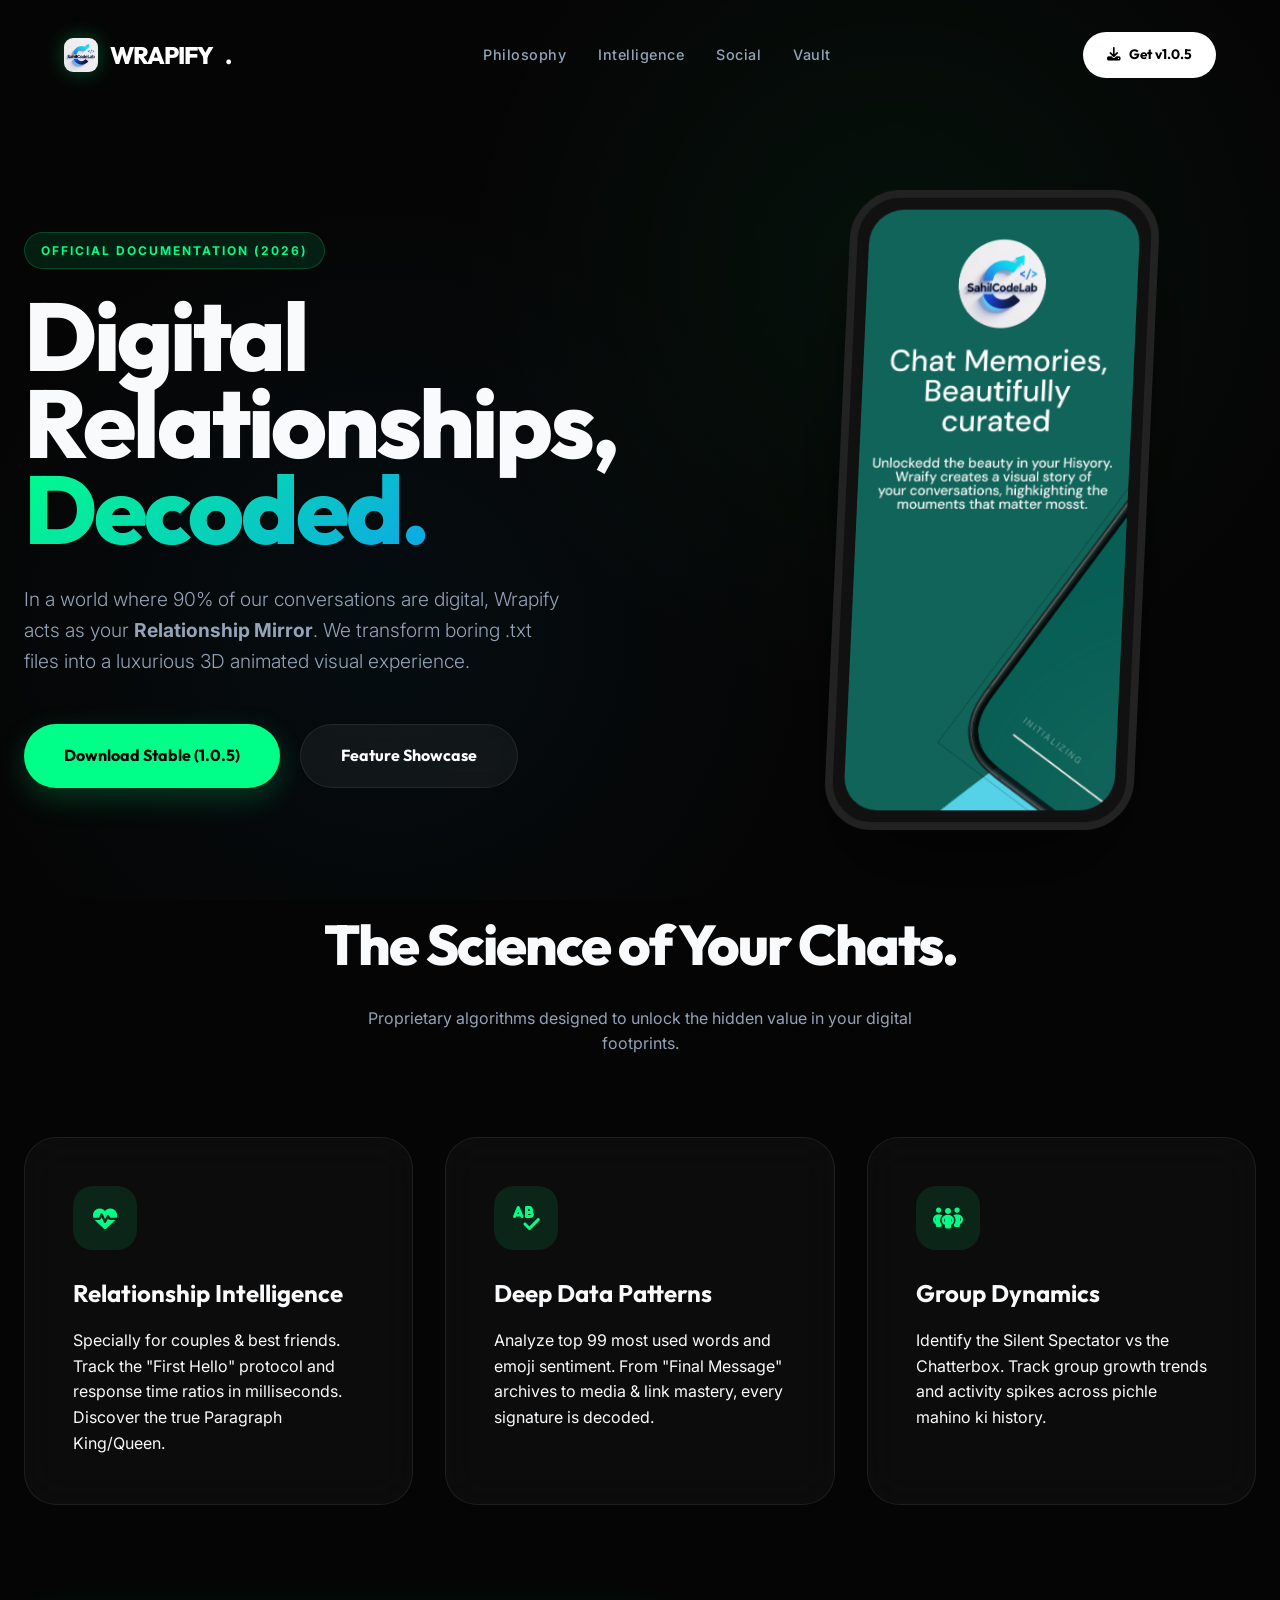
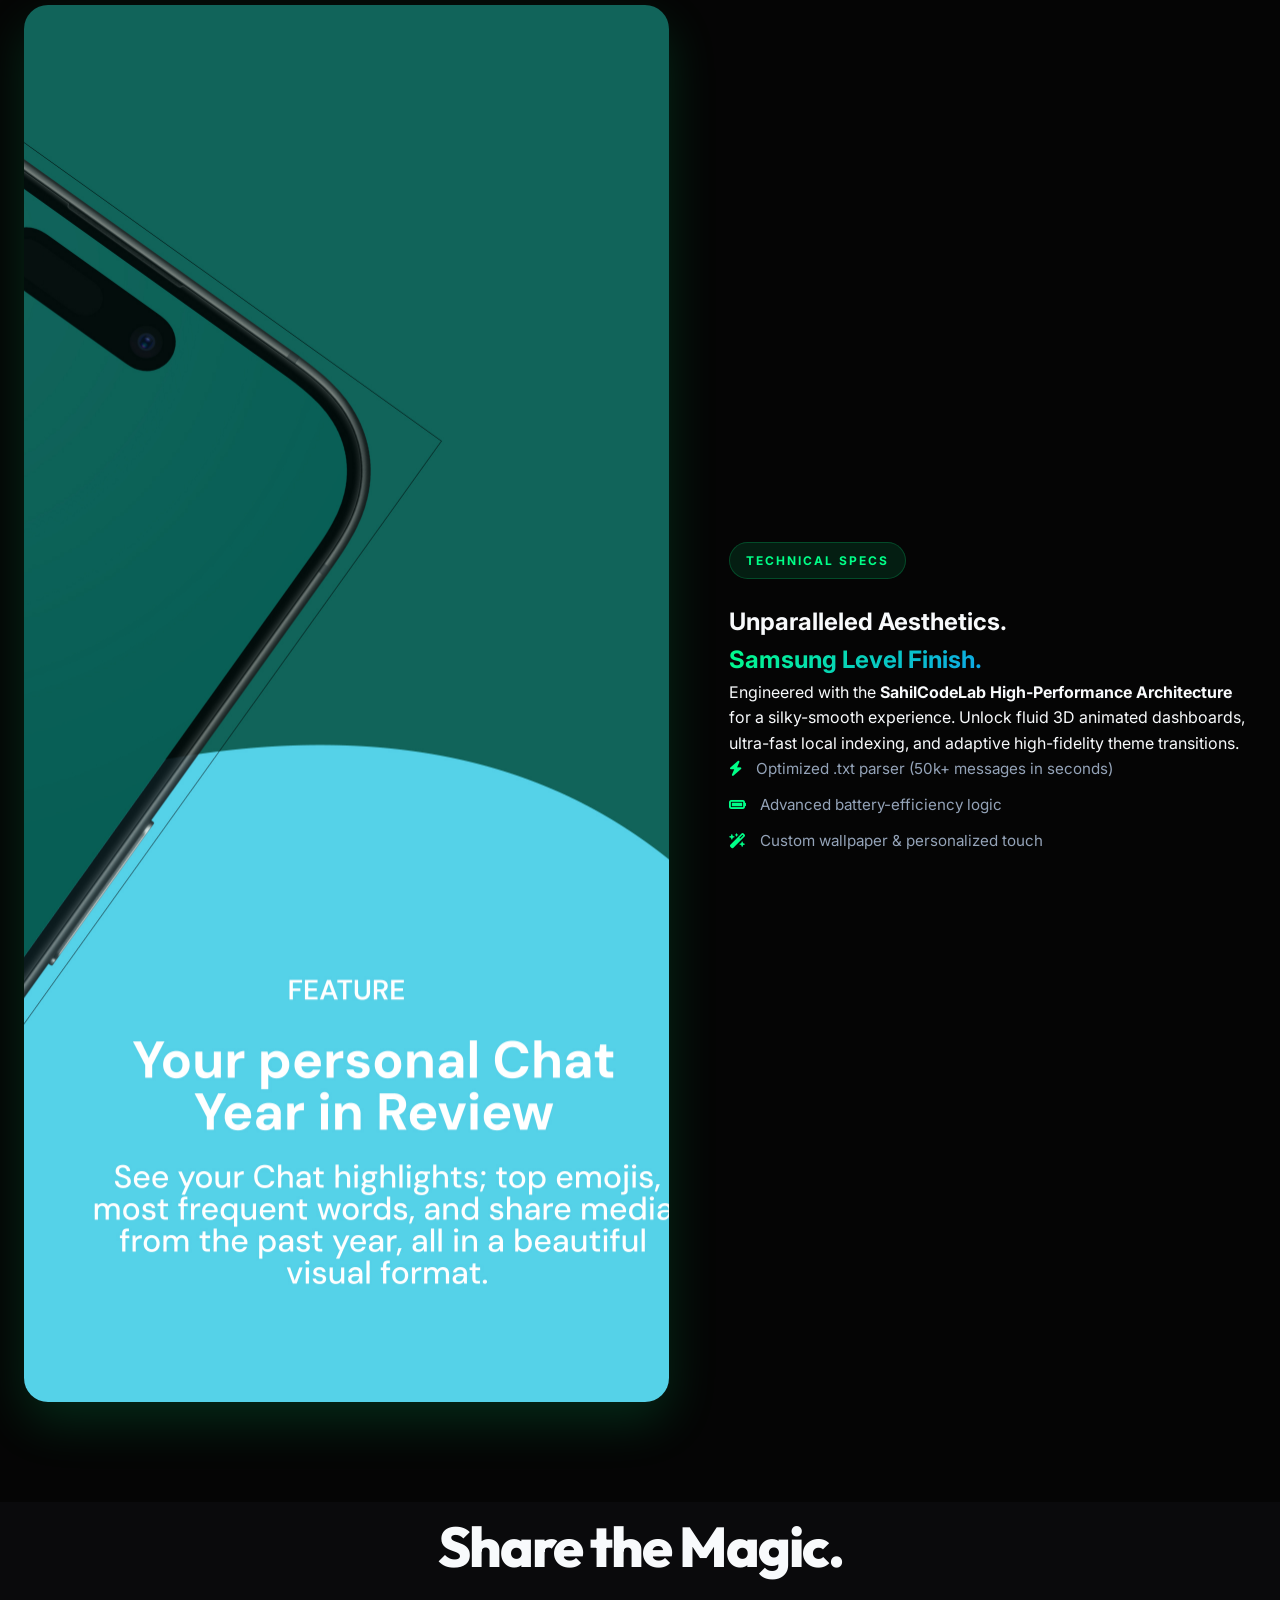
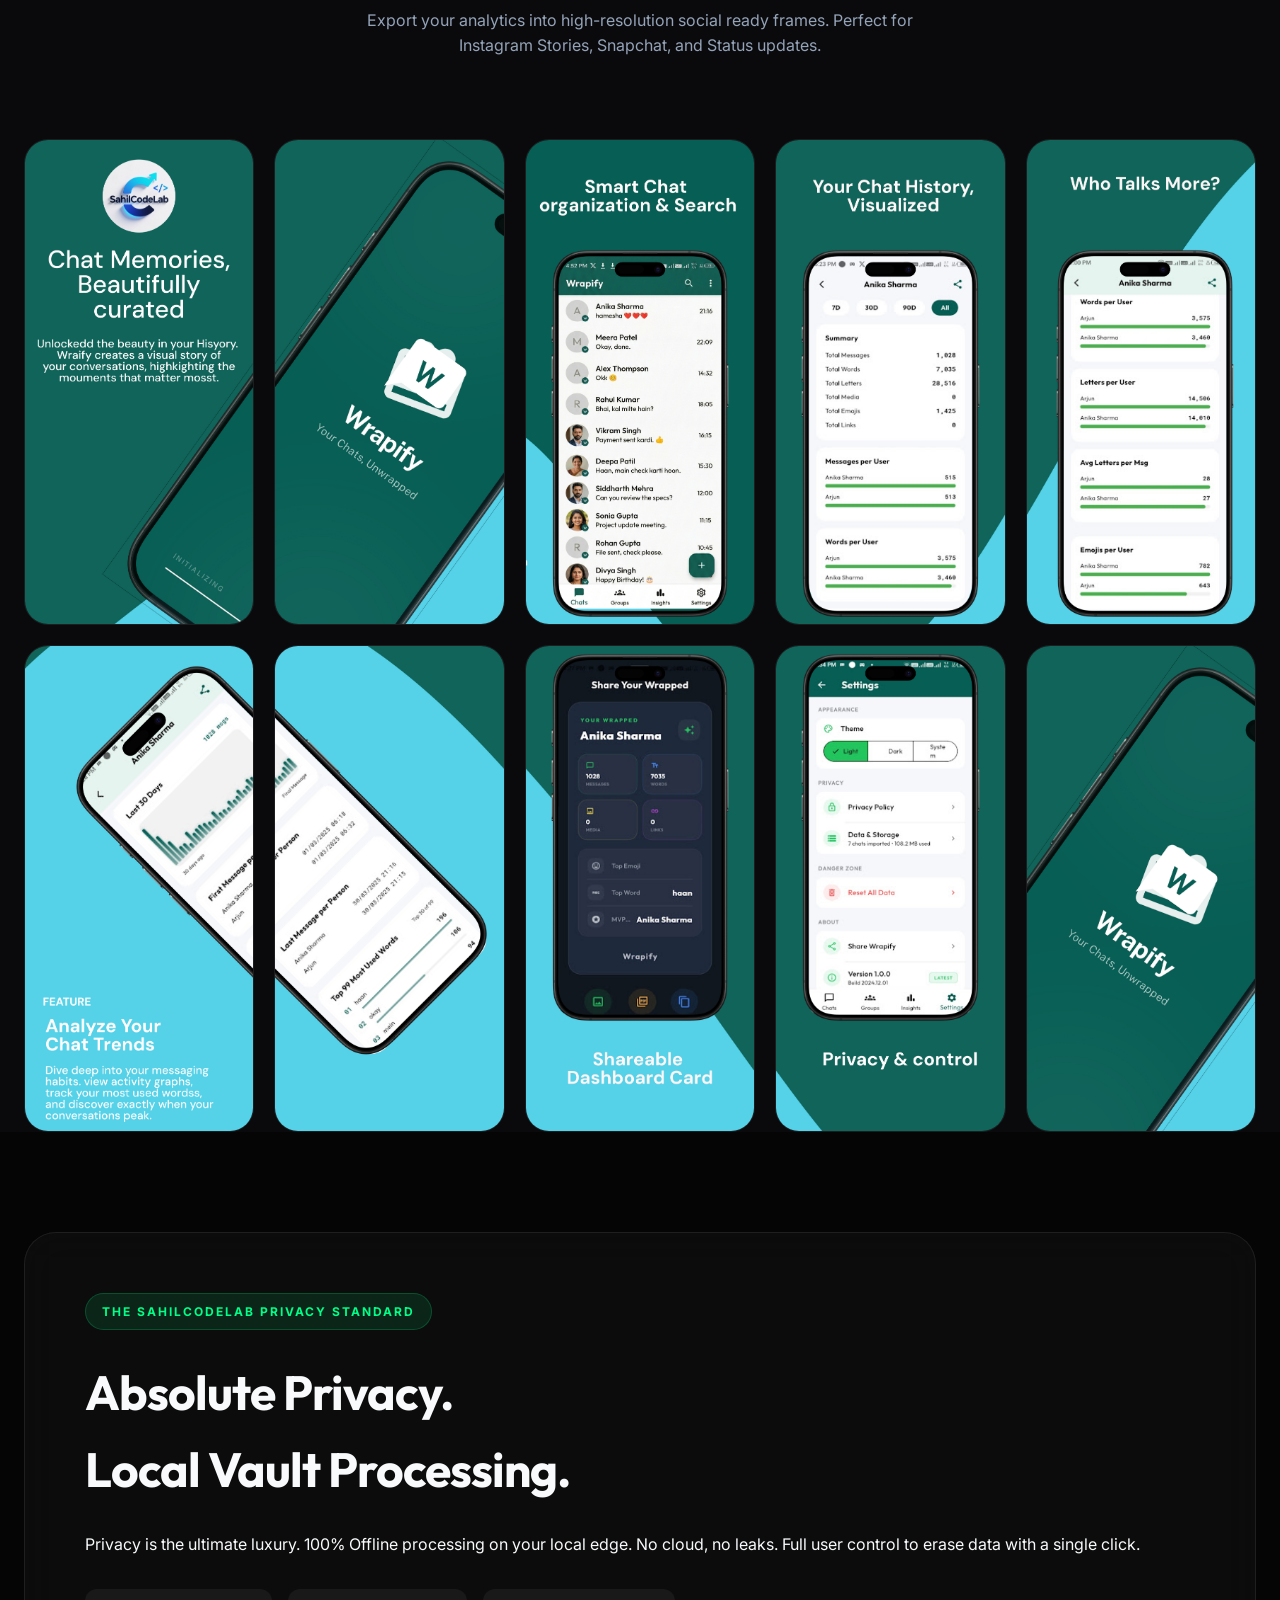
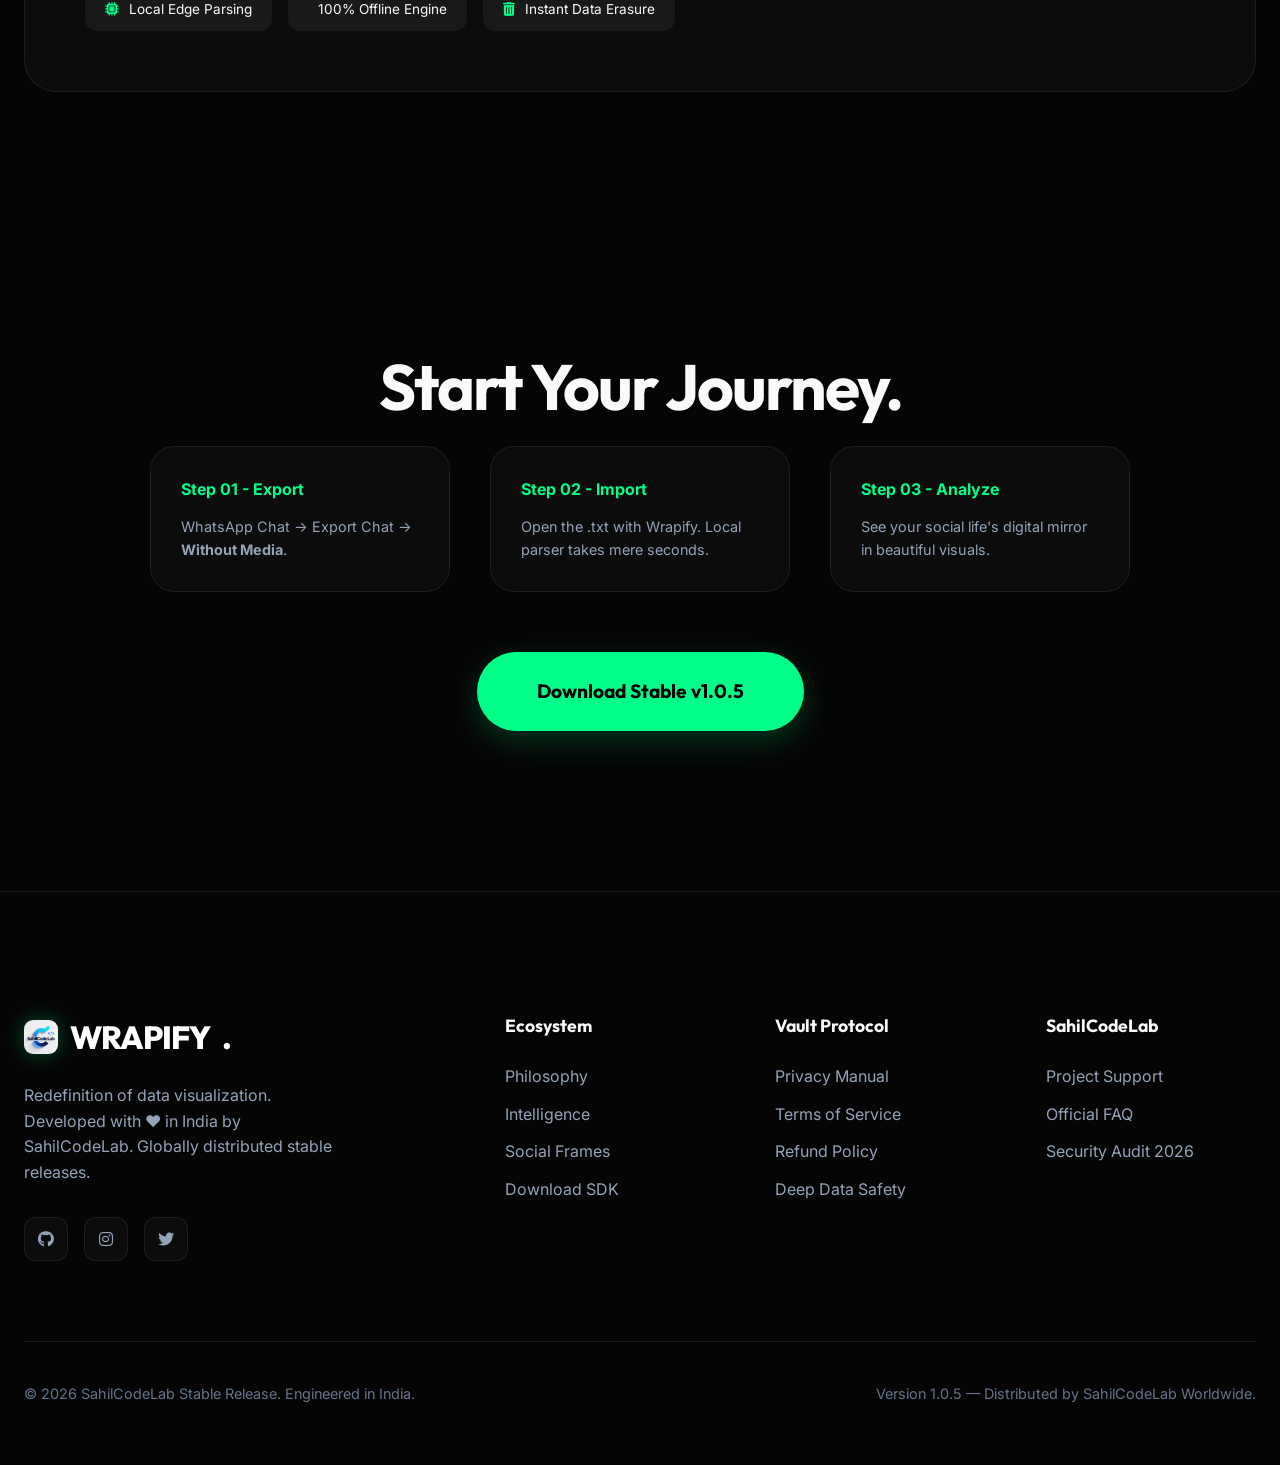
==== index.html @ b3892df2 "seo: add sitemap.xml, robots.txt, schema markup and optimize image alt tags" ====
<head>
    <meta charset="UTF-8">
    <meta name="viewport" content="width=device-width, initial-scale=1.0, maximum-scale=5.0, shrink-to-fit=no">
    <title>Wrapify — The Ultimate WhatsApp Chat Intelligence & Visualization Suite</title>

    <!-- SEO Meta Tags -->
    <meta name="description"
        content="Wrapify: The #1 Secure WhatsApp Chat Analytics Suite. Turn your chat history into cinematic 3D visualizations. 100% Offline, Privacy-First by SahilCodeLab.">
    <meta name="keywords"
        content="WhatsApp Chat Analytics, Chat Wrapped, Secure Chat Visualization, SahilCodeLab, Relationship Insights, Data Privacy, WhatsApp Statistics, Chat History Analysis">
    <meta name="author" content="SahilCodeLab">
    <meta name="robots" content="index, follow">
    <link rel="canonical" href="https://wrapify.sahilcodelab.com/">

    <!-- Open Graph / Facebook (Social Sharing) -->
    <meta property="og:type" content="website">
    <meta property="og:url" content="https://wrapify.sahilcodelab.com/">
    <meta property="og:title" content="Wrapify — Cinematic WhatsApp Chat Analytics">
    <meta property="og:description"
        content="Unlock the hidden value in your chats. Experience relationship intelligence with 100% offline security.">
    <meta property="og:image" content="https://wrapify.sahilcodelab.com/icon.jpg">

    <!-- Twitter Card -->
    <meta property="twitter:card" content="summary_large_image">
    <meta property="twitter:url" content="https://wrapify.sahilcodelab.com/">
    <meta property="twitter:title" content="Wrapify — WhatsApp Chat Intelligence">
    <meta property="twitter:description"
        content="Cinematic visualizations for your digital footprints. Handcrafted by SahilCodeLab.">
    <meta property="twitter:image" content="https://wrapify.sahilcodelab.com/icon.jpg">

    <!-- Favicon -->
    <link rel="icon" type="image/jpeg" href="icon.jpg">
    <link rel="apple-touch-icon" href="icon.jpg">

    <link rel="stylesheet" href="style.css">
    <link rel="stylesheet" href="https://cdnjs.cloudflare.com/ajax/libs/font-awesome/6.4.0/css/all.min.css">
    <link href="https://unpkg.com/aos@2.3.1/dist/aos.css" rel="stylesheet">

    <!-- Schema Markup: SoftwareApplication -->
    <script type="application/ld+json">
    {
      "@context": "https://schema.org",
      "@type": "SoftwareApplication",
      "name": "Wrapify",
      "operatingSystem": "Android",
      "applicationCategory": "MultimediaApplication",
      "description": "Wrapify: The #1 Secure WhatsApp Chat Analytics Suite. Turn your chat history into cinematic 3D visualizations. 100% Offline, Privacy-First by SahilCodeLab.",
      "downloadUrl": "https://wrapify.sahilcodelab.com/app-release.apk",
      "aggregateRating": {
        "@type": "AggregateRating",
        "ratingValue": "4.8",
        "ratingCount": "1250"
      },
      "offers": {
        "@type": "Offer",
        "price": "99.00",
        "priceCurrency": "INR"
      },
      "author": {
        "@type": "Organization",
        "name": "SahilCodeLab"
      }
    }
    </script>
</head>

<body>
    <div style="overflow-x: hidden; width: 100%; position: relative;">

        <header id="header">
            <div class="nav-container">
                <a href="#" class="logo">
                    <img src="icon.jpg" alt="Wrapify - The Premium WhatsApp Chat Analyzer Logo by SahilCodeLab">
                    WRAPIFY<span>.</span>
                </a>
                <ul class="nav-links">
                    <li><a href="#philosophy">Philosophy</a></li>
                    <li><a href="#intelligence">Intelligence</a></li>
                    <li><a href="#sharing">Social</a></li>
                    <li><a href="#privacy">Vault</a></li>
                </ul>
                <a href="javascript:void(0)" class="btn-download buy-now" data-apk="app-release.apk">
                    <i class="fa-solid fa-download"></i>
                    Get v1.0.5
                </a>
            </div>
        </header>

        <main>
            <!-- Hero Section: The Philosophy -->
            <section class="hero" id="philosophy">
                <div class="container hero-grid">
                    <div class="hero-content" data-aos="fade-right">
                        <span class="hero-tag">Official Documentation (2026)</span>
                        <h1>Digital Relationships, <br> <span class="text-gradient">Decoded.</span></h1>
                        <p>In a world where 90% of our conversations are digital, Wrapify acts as your
                            <strong>Relationship
                                Mirror</strong>. We transform boring .txt files into a luxurious 3D animated visual
                            experience.
                        </p>
                        <div class="hero-btns">
                            <a href="javascript:void(0)" class="btn-premium btn-primary buy-now"
                                data-apk="app-release.apk">Download Stable (1.0.5)</a>
                            <a href="#intelligence" class="btn-premium btn-secondary">Feature Showcase</a>
                        </div>
                    </div>
                    <div class="hero-image" data-aos="zoom-in" data-aos-delay="200">
                        <div class="mockup-container">
                            <img src="Slice 1.jpg"
                                alt="Wrapify Hero Dashboard - Secure WhatsApp Chat Analytics Visualization">
                        </div>
                    </div>
                </div>
            </section>

            <!-- Advanced Intelligence Grid -->
            <section class="features" id="intelligence">
                <div class="container">
                    <div class="section-header" data-aos="fade-up">
                        <h2>The Science of Your Chats.</h2>
                        <p>Proprietary algorithms designed to unlock the hidden value in your digital footprints.</p>
                    </div>
                    <div class="features-grid">
                        <!-- Column 1: Relationship Science -->
                        <div class="feature-card glass-card" data-aos="fade-up">
                            <div class="feature-icon"><i class="fa-solid fa-heart-pulse"></i></div>
                            <h3>Relationship Intelligence</h3>
                            <p>Specially for couples & best friends. Track the "First Hello" protocol and response time
                                ratios in milliseconds. Discover the true Paragraph King/Queen.</p>
                        </div>
                        <!-- Column 2: Data Mastery -->
                        <div class="feature-card glass-card" data-aos="fade-up" data-aos-delay="100">
                            <div class="feature-icon"><i class="fa-solid fa-spell-check"></i></div>
                            <h3>Deep Data Patterns</h3>
                            <p>Analyze top 99 most used words and emoji sentiment. From "Final Message" archives to
                                media &
                                link mastery, every signature is decoded.</p>
                        </div>
                        <!-- Column 3: Group Dynamics -->
                        <div class="feature-card glass-card" data-aos="fade-up" data-aos-delay="200">
                            <div class="feature-icon"><i class="fa-solid fa-people-group"></i></div>
                            <h3>Group Dynamics</h3>
                            <p>Identify the Silent Spectator vs the Chatterbox. Track group growth trends and activity
                                spikes across pichle mahino ki history.</p>
                        </div>
                    </div>
                </div>
            </section>

            <!-- Technical Excellence & UX -->
            <section style="padding: 100px 0;">
                <div class="container">
                    <div class="hero-grid" style="align-items: center;">
                        <div class="hero-image" data-aos="fade-right">
                            <img src="Slice 3.jpg"
                                alt="Cinematic WhatsApp Wrapped Dashboards and Detailed Chat Statistics"
                                style="border-radius: 24px; box-shadow: 0 20px 50px rgba(0,255,136,0.15); width: 100%;">
                        </div>
                        <div class="hero-content" data-aos="fade-left">
                            <span class="hero-tag">Technical Specs</span>
                            <h2>Unparalleled Aesthetics. <br> <span class="text-gradient">Samsung Level Finish.</span>
                            </h2>
                            <p>Engineered with the <strong>SahilCodeLab High-Performance Architecture</strong> for a
                                silky-smooth experience. Unlock fluid 3D animated dashboards, ultra-fast local indexing,
                                and adaptive high-fidelity theme transitions.</p>
                            <ul style="list-style: none; color: #94a3b8; font-size: 0.95rem;">
                                <li style="margin-bottom: 12px;"><i class="fa-solid fa-bolt"
                                        style="color: var(--primary); margin-right: 10px;"></i> Optimized .txt parser
                                    (50k+
                                    messages in seconds)</li>
                                <li style="margin-bottom: 12px;"><i class="fa-solid fa-battery-full"
                                        style="color: var(--primary); margin-right: 10px;"></i> Advanced
                                    battery-efficiency
                                    logic</li>
                                <li style="margin-bottom: 12px;"><i class="fa-solid fa-wand-magic-sparkles"
                                        style="color: var(--primary); margin-right: 10px;"></i> Custom wallpaper &
                                    personalized touch</li>
                            </ul>
                        </div>
                    </div>
                </div>
            </section>

            <!-- Social Showcase Gallery -->
            <section class="showcase" id="sharing">
                <div class="container">
                    <div class="section-header" data-aos="fade-up">
                        <h2>Share the Magic.</h2>
                        <p>Export your analytics into high-resolution social ready frames. Perfect for Instagram
                            Stories,
                            Snapchat, and Status updates.</p>
                    </div>
                    <div class="gallery-grid">
                        <div class="gallery-item" data-aos="fade-up"><img src="Slice 1.jpg"
                                alt="WhatsApp Chat Analyzer - Relationship Intelligence Dashboard"></div>
                        <div class="gallery-item" data-aos="fade-up" data-aos-delay="50"><img src="Slice 2.jpg"
                                alt="WhatsApp Chat Statistics - Top Word Clouds and Emoji Frequency"></div>
                        <div class="gallery-item" data-aos="fade-up" data-aos-delay="100"><img src="Slice 4.jpg"
                                alt="WhatsApp Chat Visualizer - Cinematic Relationship History Mirror"></div>
                        <div class="gallery-item" data-aos="fade-up" data-aos-delay="150"><img src="Slice 5.jpg"
                                alt="WhatsApp Chat Analytics App - Secure Offline Processing Dashboard"></div>
                        <div class="gallery-item" data-aos="fade-up" data-aos-delay="200"><img src="Slice 6.jpg"
                                alt="WhatsApp Wrapped - Premium Year-in-Review Story Frames"></div>
                        <div class="gallery-item" data-aos="fade-up"><img src="Slice 7.jpg"
                                alt="WhatsApp Chat Statistical Analyzer - Group Dynamic Insights"></div>
                        <div class="gallery-item" data-aos="fade-up" data-aos-delay="50"><img src="Slice 8.jpg"
                                alt="WhatsApp Visualizer Dashboard - Emotional Sentiment Analytics"></div>
                        <div class="gallery-item" data-aos="fade-up" data-aos-delay="100"><img src="Slice 9.jpg"
                                alt="WhatsApp Analytics Export - High Resolution Social Sharing Frames"></div>
                        <div class="gallery-item" data-aos="fade-up" data-aos-delay="150"><img src="Slice 10.jpg"
                                alt="WhatsApp Wrapped for Android - Premium UX by SahilCodeLab"></div>
                        <div class="gallery-item" data-aos="fade-up" data-aos-delay="200"><img src="Slice 2.jpg"
                                alt="WhatsApp Chat Wrapped - Detailed Statistics Summary"></div>
                    </div>
                </div>
            </section>

            <!-- Privacy Standard: The Vault -->
            <section class="privacy-strip" id="privacy">
                <div class="container">
                    <div class="privacy-content glass-card" data-aos="zoom-in">
                        <div class="privacy-text">
                            <span class="hero-tag">The SahilCodeLab Privacy Standard</span>
                            <h2>Absolute Privacy. <br> Local Vault Processing.</h2>
                            <p>Privacy is the ultimate luxury. 100% Offline processing on your local edge. No cloud, no
                                leaks. Full user control to erase data with a single click.</p>
                            <div class="privacy-badges">
                                <span class="badge"><i class="fa-solid fa-microchip"></i> Local Edge Parsing</span>
                                <span class="badge"><i class="fa-solid fa-wifi-slash"></i> 100% Offline Engine</span>
                                <span class="badge"><i class="fa-solid fa-trash-can"></i> Instant Data Erasure</span>
                            </div>
                        </div>
                    </div>
                </div>
            </section>

            <!-- Final Onboarding CTA -->
            <section style="padding: 160px 0; text-align: center;">
                <div class="container" data-aos="fade-up">
                    <h2 class="massive-heading">Start Your Journey.</h2>
                    <div
                        style="display: flex; gap: 40px; justify-content: center; flex-wrap: wrap; margin-bottom: 60px; text-align: left;">
                        <div class="glass-card" style="padding: 30px; max-width: 300px; border-radius: 24px;">
                            <h4 style="color: var(--primary); margin-bottom: 12px;">Step 01 - Export</h4>
                            <p style="color: #94a3b8; font-size: 0.9rem;">WhatsApp Chat -> Export Chat ->
                                <strong>Without
                                    Media</strong>.
                            </p>
                        </div>
                        <div class="glass-card" style="padding: 30px; max-width: 300px; border-radius: 24px;">
                            <h4 style="color: var(--primary); margin-bottom: 12px;">Step 02 - Import</h4>
                            <p style="color: #94a3b8; font-size: 0.9rem;">Open the .txt with Wrapify. Local parser takes
                                mere seconds.</p>
                        </div>
                        <div class="glass-card" style="padding: 30px; max-width: 300px; border-radius: 24px;">
                            <h4 style="color: var(--primary); margin-bottom: 12px;">Step 03 - Analyze</h4>
                            <p style="color: #94a3b8; font-size: 0.9rem;">See your social life's digital mirror in
                                beautiful
                                visuals.</p>
                        </div>
                    </div>
                    <a href="javascript:void(0)" class="btn-premium btn-primary btn-cta-massive buy-now"
                        data-apk="app-release.apk">Download Stable v1.0.5</a>
                </div>
            </section>
        </main>

        <footer>
            <div class="container">
                <div class="footer-grid">
                    <div class="footer-brand">
                        <a href="#" class="logo" style="font-size: 2rem;">
                            <img src="icon.jpg" alt="Wrapify - Professional WhatsApp Chat Analyzer by SahilCodeLab">
                            WRAPIFY<span>.</span>
                        </a>
                        <p>Redefinition of data visualization. Developed with ❤️ in India by SahilCodeLab. Globally
                            distributed stable releases.</p>
                        <div class="social-links">
                            <a href="https://github.com/sahilcodelab" class="social-btn"><i
                                    class="fa-brands fa-github"></i></a>
                            <a href="#" class="social-btn"><i class="fa-brands fa-instagram"></i></a>
                            <a href="#" class="social-btn"><i class="fa-brands fa-twitter"></i></a>
                        </div>
                    </div>
                    <div class="footer-column">
                        <h4>Ecosystem</h4>
                        <ul>
                            <li><a href="#philosophy">Philosophy</a></li>
                            <li><a href="#intelligence">Intelligence</a></li>
                            <li><a href="#sharing">Social Frames</a></li>
                            <li><a href="javascript:void(0)" class="buy-now" data-apk="app-release.apk">Download SDK</a>
                            </li>
                        </ul>
                    </div>
                    <div class="footer-column">
                        <h4>Vault Protocol</h4>
                        <ul>
                            <li><a href="privacy.html">Privacy Manual</a></li>
                            <li><a href="terms.html">Terms of Service</a></li>
                            <li><a href="refund.html">Refund Policy</a></li>
                            <li><a href="privacy.html">Deep Data Safety</a></li>
                        </ul>
                    </div>
                    <div class="footer-column">
                        <h4>SahilCodeLab</h4>
                        <ul>
                            <li><a href="mailto:contact@sahilcodelab.com">Project Support</a></li>
                            <li><a href="#">Official FAQ</a></li>
                            <li><a href="#">Security Audit 2026</a></li>
                        </ul>
                    </div>
                </div>
                <div class="footer-bottom">
                    <p>&copy; 2026 SahilCodeLab Stable Release. Engineered in India.</p>
                    <p>Version 1.0.5 — Distributed by SahilCodeLab Worldwide.</p>
                </div>
            </div>
        </footer>

    </div>
    <script src="https://checkout.razorpay.com/v1/checkout.js"></script>
    <script src="https://unpkg.com/aos@2.3.1/dist/aos.js"></script>
    <script src="script.js"></script>
</body>

</html>
---- style.css ----
@import url('https://fonts.googleapis.com/css2?family=Inter:wght@300;400;500;600&family=Outfit:wght@400;600;700;800;900&display=swap');

:root {
    /* Color Palette */
    --primary: #00ff88;
    /* WhatsApp Emerald */
    --secondary: #0ea5e9;
    /* SahilCodeLab Royal Blue */
    --accent: #f43f5e;
    --bg-deep: #050505;
    --bg-surface: #0a0a0c;
    --bg-glass: rgba(255, 255, 255, 0.03);
    --border-glass: rgba(255, 255, 255, 0.08);

    /* Typography */
    --font-heading: 'Outfit', sans-serif;
    --font-body: 'Inter', sans-serif;

    /* Effects */
    --shadow-premium: 0 20px 50px rgba(0, 0, 0, 0.5);
    --transition-smooth: all 0.6s cubic-bezier(0.23, 1, 0.32, 1);
    --glass-blur: blur(20px);
}

/* --- Base Styles --- */
* {
    margin: 0;
    padding: 0;
    box-sizing: border-box;
    cursor: default;
}

html {
    scroll-behavior: smooth;
    scrollbar-width: thin;
    scrollbar-color: var(--primary) var(--bg-deep);
    overflow-x: hidden;
    width: 100%;
}

body {
    background-color: var(--bg-deep);
    color: #f8fafc;
    font-family: var(--font-body);
    overflow-x: hidden;
    width: 100%;
    position: relative;
    line-height: 1.6;
    -webkit-font-smoothing: antialiased;
}

img,
video,
iframe,
canvas {
    max-width: 100%;
    height: auto;
}

/* --- Custom Scrollbar --- */
::-webkit-scrollbar {
    width: 6px;
}

::-webkit-scrollbar-track {
    background: var(--bg-deep);
}

::-webkit-scrollbar-thumb {
    background: #1e293b;
    border-radius: 10px;
    transition: 0.3s;
}

::-webkit-scrollbar-thumb:hover {
    background: var(--primary);
}

/* --- Utility Classes --- */
.container {
    max-width: 1300px;
    margin: 0 auto;
    padding: 0 24px;
    width: 100%;
}

.text-gradient {
    background: linear-gradient(135deg, var(--primary), var(--secondary));
    -webkit-background-clip: text;
    -webkit-text-fill-color: transparent;
    background-clip: text;
}

.glass-card {
    background: var(--bg-glass);
    backdrop-filter: var(--glass-blur);
    -webkit-backdrop-filter: var(--glass-blur);
    border: 1px solid var(--border-glass);
    border-radius: 32px;
}

/* --- Header & Nav --- */
header {
    position: fixed;
    top: 20px;
    left: 0;
    width: 100%;
    z-index: 1000;
    transition: var(--transition-smooth);
}

header.scrolled {
    top: 0;
}

.nav-container {
    max-width: 1200px;
    margin: 0 auto;
    padding: 12px 24px;
    display: flex;
    justify-content: space-between;
    align-items: center;
    border-radius: 100px;
    transition: var(--transition-smooth);
}

header.scrolled .nav-container {
    background: rgba(5, 5, 5, 0.8);
    backdrop-filter: blur(20px);
    border: 1px solid var(--border-glass);
    border-top: none;
    border-radius: 0 0 32px 32px;
    padding: 12px 24px;
    /* Matches original padding to prevent shift */
}

.logo {
    display: flex;
    align-items: center;
    gap: 12px;
    text-decoration: none;
    font-family: var(--font-heading);
    font-weight: 800;
    font-size: 1.5rem;
    color: white;
    letter-spacing: -1px;
    flex-shrink: 0;
}

.logo img {
    width: 34px;
    height: 34px;
    border-radius: 9px;
    box-shadow: 0 0 20px rgba(0, 255, 136, 0.3);
}

.nav-links {
    display: flex;
    gap: 32px;
    list-style: none;
}

.nav-links a {
    text-decoration: none;
    color: #94a3b8;
    font-weight: 500;
    font-size: 0.9rem;
    transition: 0.3s;
    letter-spacing: 0.5px;
    position: relative;
}

.nav-links a::after {
    content: '';
    position: absolute;
    bottom: -4px;
    left: 0;
    width: 0;
    height: 2px;
    background: var(--primary);
    transition: 0.3s;
}

.nav-links a:hover {
    color: white;
}

.nav-links a:hover::after {
    width: 100%;
}

.btn-download {
    padding: 12px 24px;
    background: white;
    color: black;
    border-radius: 100px;
    font-family: var(--font-heading);
    font-weight: 700;
    font-size: 0.85rem;
    text-decoration: none;
    transition: background 0.3s, transform 0.3s;
    display: flex;
    align-items: center;
    gap: 8px;
    white-space: nowrap;
    flex-shrink: 0;
}

.btn-download:hover {
    transform: scale(1.05);
    background: var(--primary);
}

/* --- Hero Section --- */
.hero {
    min-height: 100vh;
    display: flex;
    align-items: center;
    padding-top: 120px;
    background: radial-gradient(circle at 70% 30%, rgba(0, 255, 136, 0.05) 0%, transparent 40%),
        radial-gradient(circle at 30% 70%, rgba(14, 165, 233, 0.05) 0%, transparent 40%);
}

.hero-grid {
    display: grid;
    grid-template-columns: 1.1fr 0.9fr;
    gap: 60px;
    align-items: center;
}

.hero-tag {
    display: inline-block;
    padding: 8px 16px;
    background: rgba(0, 255, 136, 0.1);
    color: var(--primary);
    border-radius: 100px;
    font-size: 0.75rem;
    font-weight: 700;
    letter-spacing: 2px;
    text-transform: uppercase;
    margin-bottom: 24px;
    border: 1px solid rgba(0, 255, 136, 0.2);
}

.hero h1 {
    font-family: var(--font-heading);
    font-size: clamp(3rem, 8vw, 6rem);
    font-weight: 800;
    line-height: 0.9;
    margin-bottom: 32px;
    letter-spacing: -3px;
}

.hero p {
    font-size: 1.2rem;
    color: #94a3b8;
    max-width: 540px;
    margin-bottom: 48px;
    font-weight: 300;
}

.hero-btns {
    display: flex;
    gap: 20px;
    flex-wrap: wrap;
}

.btn-premium {
    padding: 18px 40px;
    border-radius: 100px;
    font-family: var(--font-heading);
    font-weight: 700;
    text-decoration: none;
    transition: var(--transition-smooth);
    font-size: 1rem;
    display: inline-flex;
    align-items: center;
    justify-content: center;
    text-align: center;
}

.btn-cta-massive {
    padding: 24px 60px;
    font-size: 1.2rem;
}

.btn-primary {
    background: var(--primary);
    color: black;
    box-shadow: 0 10px 30px rgba(0, 255, 136, 0.2);
}

.btn-primary:hover {
    transform: translateY(-5px);
    box-shadow: 0 20px 40px rgba(0, 255, 136, 0.4);
}

.btn-secondary {
    background: rgba(255, 255, 255, 0.05);
    color: white;
    border: 1px solid var(--border-glass);
    backdrop-filter: blur(10px);
}

.btn-secondary:hover {
    background: rgba(255, 255, 255, 0.1);
    border-color: rgba(255, 255, 255, 0.2);
}

.hero-image {
    position: relative;
    display: flex;
    justify-content: center;
}

.mockup-container {
    position: relative;
    width: 320px;
    height: 650px;
    background: #111;
    border-radius: 50px;
    padding: 12px;
    box-shadow: 0 50px 100px -20px rgba(0, 0, 0, 0.7);
    border: 8px solid #222;
    transform: rotateY(-15deg) rotateX(10deg);
}

.mockup-container img {
    width: 100%;
    height: 100%;
    object-fit: cover;
    border-radius: 35px;
}

/* --- Features Section --- */
.section-header {
    text-align: center;
    margin-bottom: 80px;
}

.section-header h2 {
    font-family: var(--font-heading);
    font-size: 3.5rem;
    font-weight: 800;
    letter-spacing: -2px;
    margin-bottom: 16px;
}

.section-header p {
    color: #94a3b8;
    max-width: 600px;
    margin: 0 auto;
}

.features-grid {
    display: grid;
    grid-template-columns: repeat(3, 1fr);
    gap: 32px;
}

.feature-card {
    padding: 48px;
    transition: var(--transition-smooth);
    text-align: left;
}

.feature-card:hover {
    transform: translateY(-10px);
    border-color: var(--primary);
    background: rgba(0, 255, 136, 0.02);
}

.feature-icon {
    width: 64px;
    height: 64px;
    background: rgba(0, 255, 136, 0.1);
    color: var(--primary);
    border-radius: 20px;
    display: flex;
    align-items: center;
    justify-content: center;
    font-size: 1.5rem;
    margin-bottom: 24px;
}

.feature-card h3 {
    font-family: var(--font-heading);
    font-size: 1.5rem;
    margin-bottom: 16px;
}

.massive-heading {
    font-family: var(--font-heading);
    font-size: 4rem;
    letter-spacing: -2px;
    margin-bottom: 24px;
    line-height: 1.1;
}

/* --- Gallery & Showcase --- */
.showcase {
    background: var(--bg-surface);
}

.gallery-grid {
    display: grid;
    grid-template-columns: repeat(5, 1fr);
    gap: 20px;
}

.gallery-item {
    border-radius: 24px;
    overflow: hidden;
    position: relative;
    border: 1px solid var(--border-glass);
    transition: var(--transition-smooth);
    aspect-ratio: 9/19;
}

.gallery-item img {
    width: 100%;
    height: 100%;
    object-fit: cover;
    transition: 0.8s;
}

.gallery-item:hover {
    transform: scale(1.05) translateY(-10px);
    z-index: 10;
    border-color: var(--primary);
    box-shadow: var(--shadow-premium);
}

.gallery-item:hover img {
    transform: scale(1.1);
}

/* --- Privacy Highlight --- */
.privacy-strip {
    padding: 100px 0;
}

.privacy-content {
    display: flex;
    align-items: center;
    gap: 80px;
    padding: 60px;
}

.privacy-text {
    flex: 1;
}

.privacy-text h2 {
    font-family: var(--font-heading);
    font-size: 3rem;
    margin-bottom: 24px;
    letter-spacing: -1px;
}

.privacy-badges {
    display: flex;
    gap: 16px;
    margin-top: 32px;
    flex-wrap: wrap;
}

.badge {
    padding: 10px 20px;
    background: rgba(255, 255, 255, 0.05);
    border-radius: 12px;
    font-size: 0.85rem;
    display: flex;
    align-items: center;
    gap: 10px;
}

.badge i {
    color: var(--primary);
}

/* --- Footer --- */
footer {
    padding: 120px 0 60px;
    border-top: 1px solid var(--border-glass);
}

.footer-grid {
    display: grid;
    grid-template-columns: 2fr 1fr 1fr 1fr;
    gap: 60px;
    margin-bottom: 80px;
}

.footer-brand p {
    color: #94a3b8;
    margin: 20px 0 32px;
    max-width: 320px;
}

.social-links {
    display: flex;
    gap: 16px;
}

.social-btn {
    width: 44px;
    height: 44px;
    background: var(--bg-glass);
    border: 1px solid var(--border-glass);
    border-radius: 12px;
    display: flex;
    align-items: center;
    justify-content: center;
    color: #94a3b8;
    text-decoration: none;
    transition: 0.3s;
}

.social-btn:hover {
    color: white;
    background: var(--primary);
    border-color: var(--primary);
    transform: translateY(-5px);
}

.footer-column h4 {
    font-family: var(--font-heading);
    margin-bottom: 24px;
    font-size: 1.1rem;
}

.footer-column ul {
    list-style: none;
}

.footer-column li {
    margin-bottom: 12px;
}

.footer-column a {
    text-decoration: none;
    color: #94a3b8;
    transition: 0.3s;
}

.footer-column a:hover {
    color: var(--primary);
}

.footer-bottom {
    padding-top: 40px;
    border-top: 1px solid var(--border-glass);
    display: flex;
    justify-content: space-between;
    align-items: center;
    color: #64748b;
    font-size: 0.9rem;
}

/* --- Responsive Styles --- */
@media (max-width: 1024px) {
    .hero-grid {
        grid-template-columns: 1fr;
        text-align: center;
    }

    .hero h1 {
        font-size: 4rem;
    }

    .hero p {
        margin-left: auto;
        margin-right: auto;
    }

    .hero-btns {
        justify-content: center;
    }

    .features-grid {
        grid-template-columns: repeat(2, 1fr);
    }

    .gallery-grid {
        grid-template-columns: repeat(3, 1fr);
    }

    .privacy-content {
        flex-direction: column;
        text-align: center;
    }
}

@media (max-width: 768px) {
    .nav-links {
        display: none;
    }

    .hero h1 {
        font-size: 2.5rem;
        word-wrap: break-word;
        hyphens: auto;
    }

    .features-grid {
        grid-template-columns: 1fr;
    }

    .gallery-grid {
        grid-template-columns: repeat(2, 1fr);
    }

    .container {
        padding: 0 16px;
    }

    .nav-container {
        padding: 10px 16px;
    }

    header.scrolled .nav-container {
        padding: 10px 16px;
    }

    .footer-grid {
        grid-template-columns: 1fr;
        gap: 40px;
    }

    .footer-bottom {
        flex-direction: column;
        gap: 20px;
        text-align: center;
    }

    .massive-heading {
        font-size: 2.2rem;
        letter-spacing: -1px;
        word-wrap: break-word;
    }

    .btn-premium {
        width: 100%;
        padding: 16px 20px;
        font-size: 0.95rem;
    }

    .btn-download {
        padding: 10px 18px;
        font-size: 0.8rem;
    }

    .logo {
        font-size: 1.25rem;
    }

    .logo img {
        width: 30px;
        height: 30px;
    }

    .privacy-content {
        padding: 30px 20px;
        gap: 40px;
    }

    .privacy-badges {
        justify-content: center;
    }

    .hero-grid {
        grid-template-columns: 1fr;
        gap: 40px;
        text-align: center;
    }

    .hero-content {
        display: flex;
        flex-direction: column;
        align-items: center;
    }

    .hero p {
        margin-left: auto;
        margin-right: auto;
    }

    .mockup-container {
        width: 100%;
        max-width: 280px;
        height: auto;
        aspect-ratio: 9/19;
        margin: 0 auto;
    }

    .hero-btns {
        flex-direction: column;
        width: 100%;
        gap: 16px;
    }

    .badge {
        width: 100%;
        justify-content: center;
    }
}

/* --- Animations --- */
[data-aos] {
    transition-property: transform, opacity;
}

@keyframes float {

    0%,
    100% {
        transform: translateY(0) rotateY(-15deg) rotateX(10deg);
    }

    50% {
        transform: translateY(-20px) rotateY(-10deg) rotateX(5deg);
    }
}

.mockup-container {
    animation: float 6s ease-in-out infinite;
}
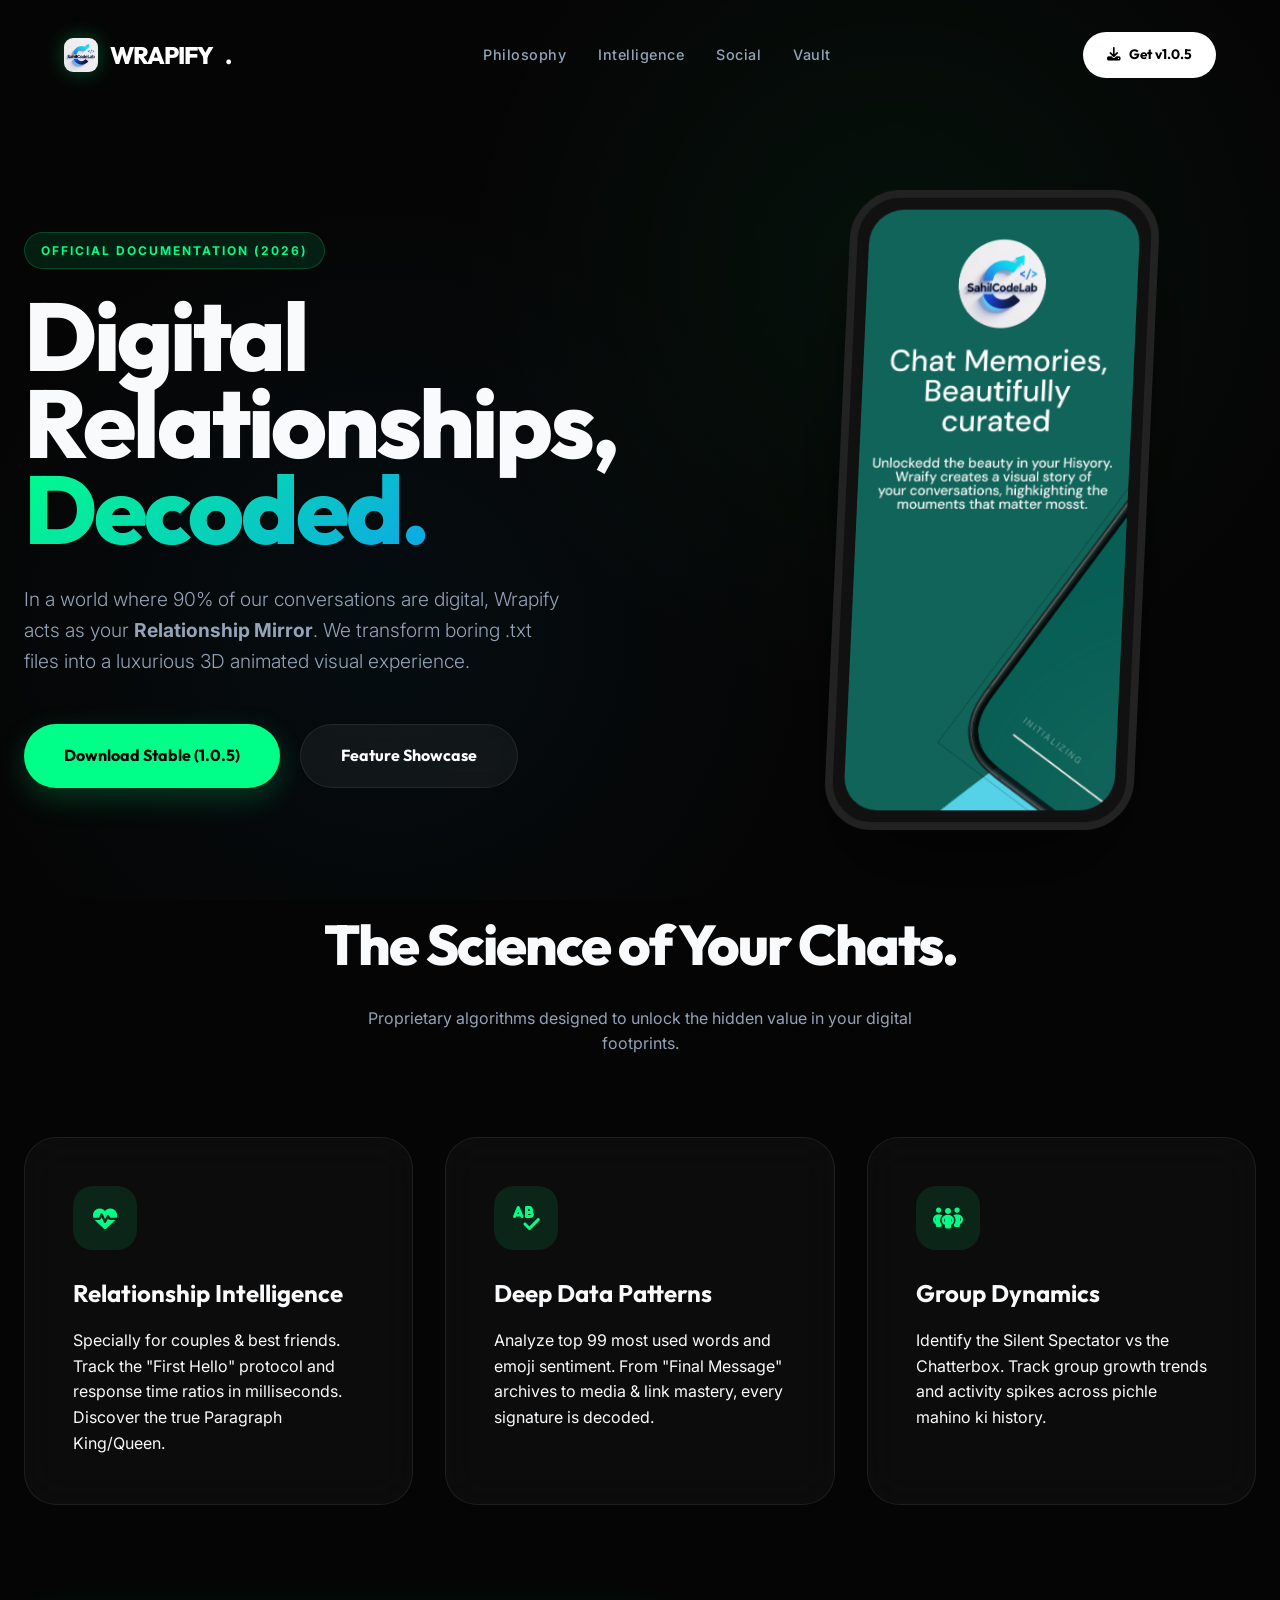
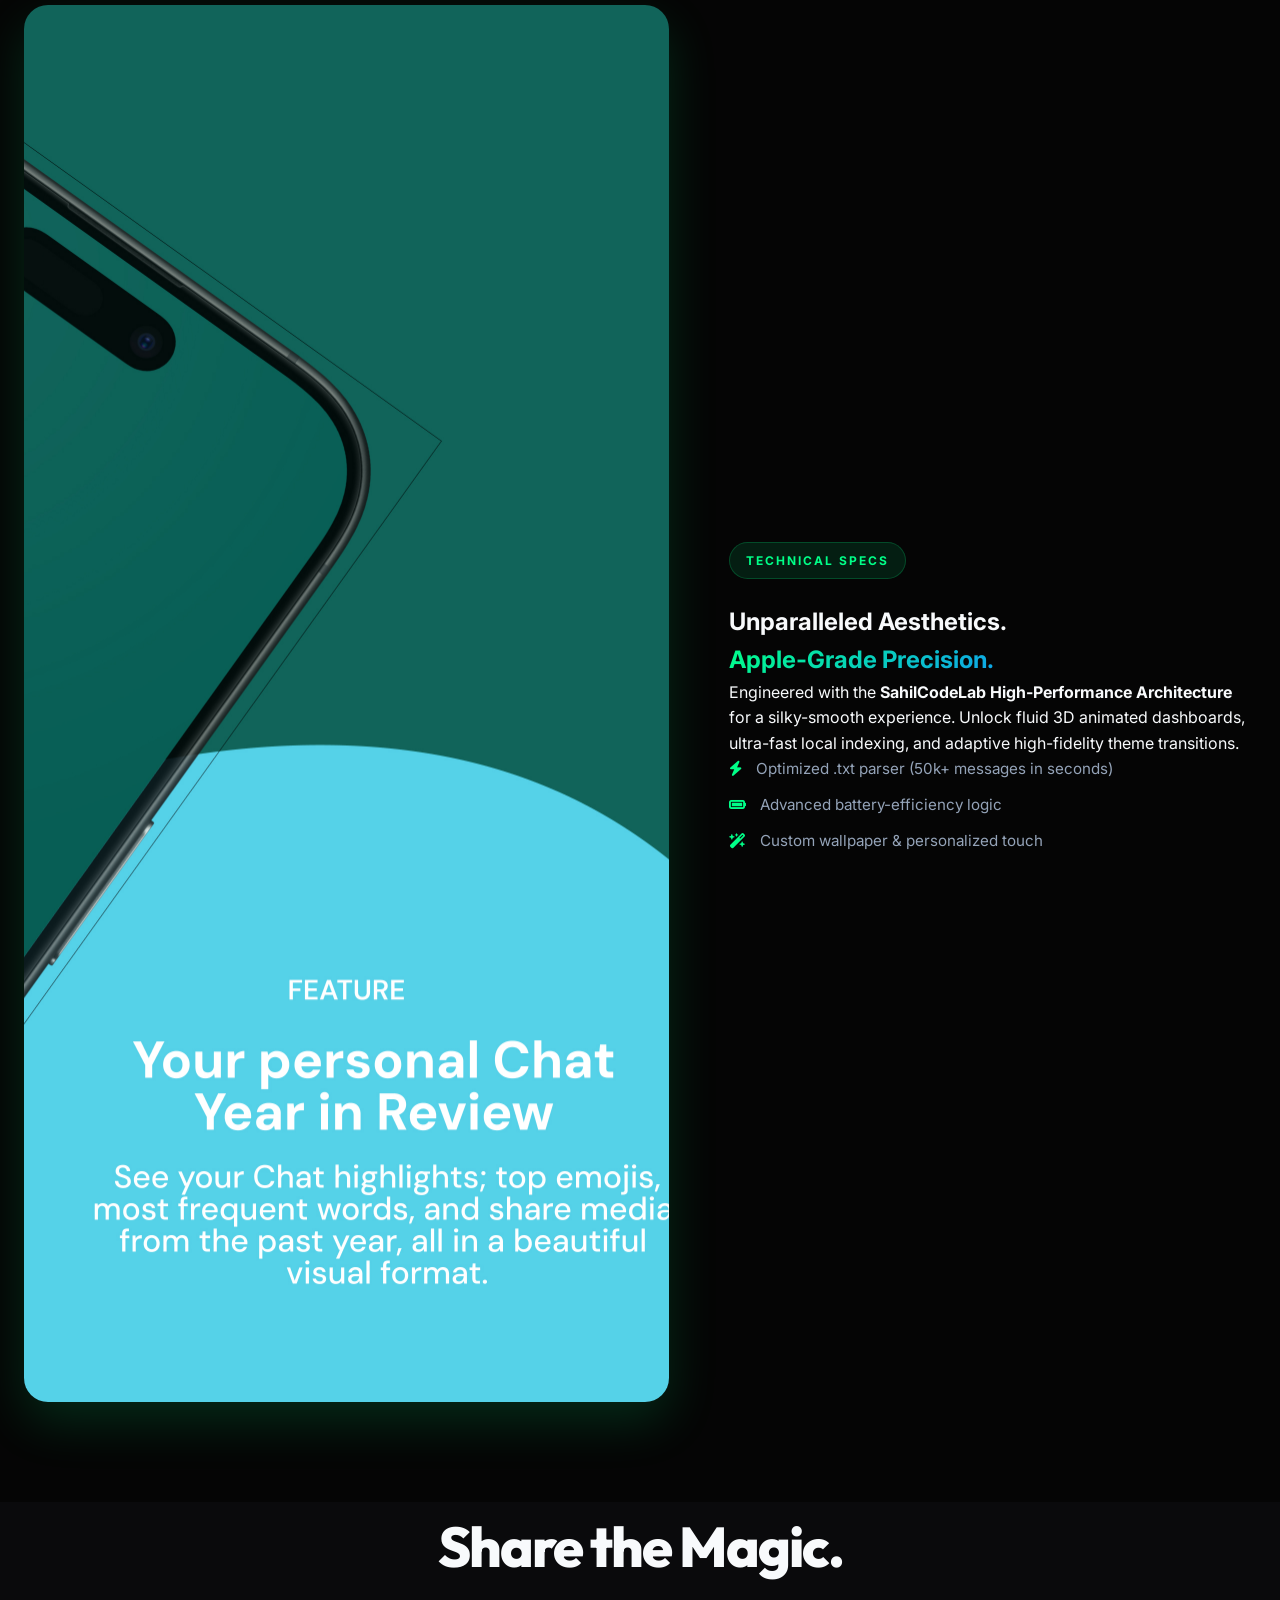
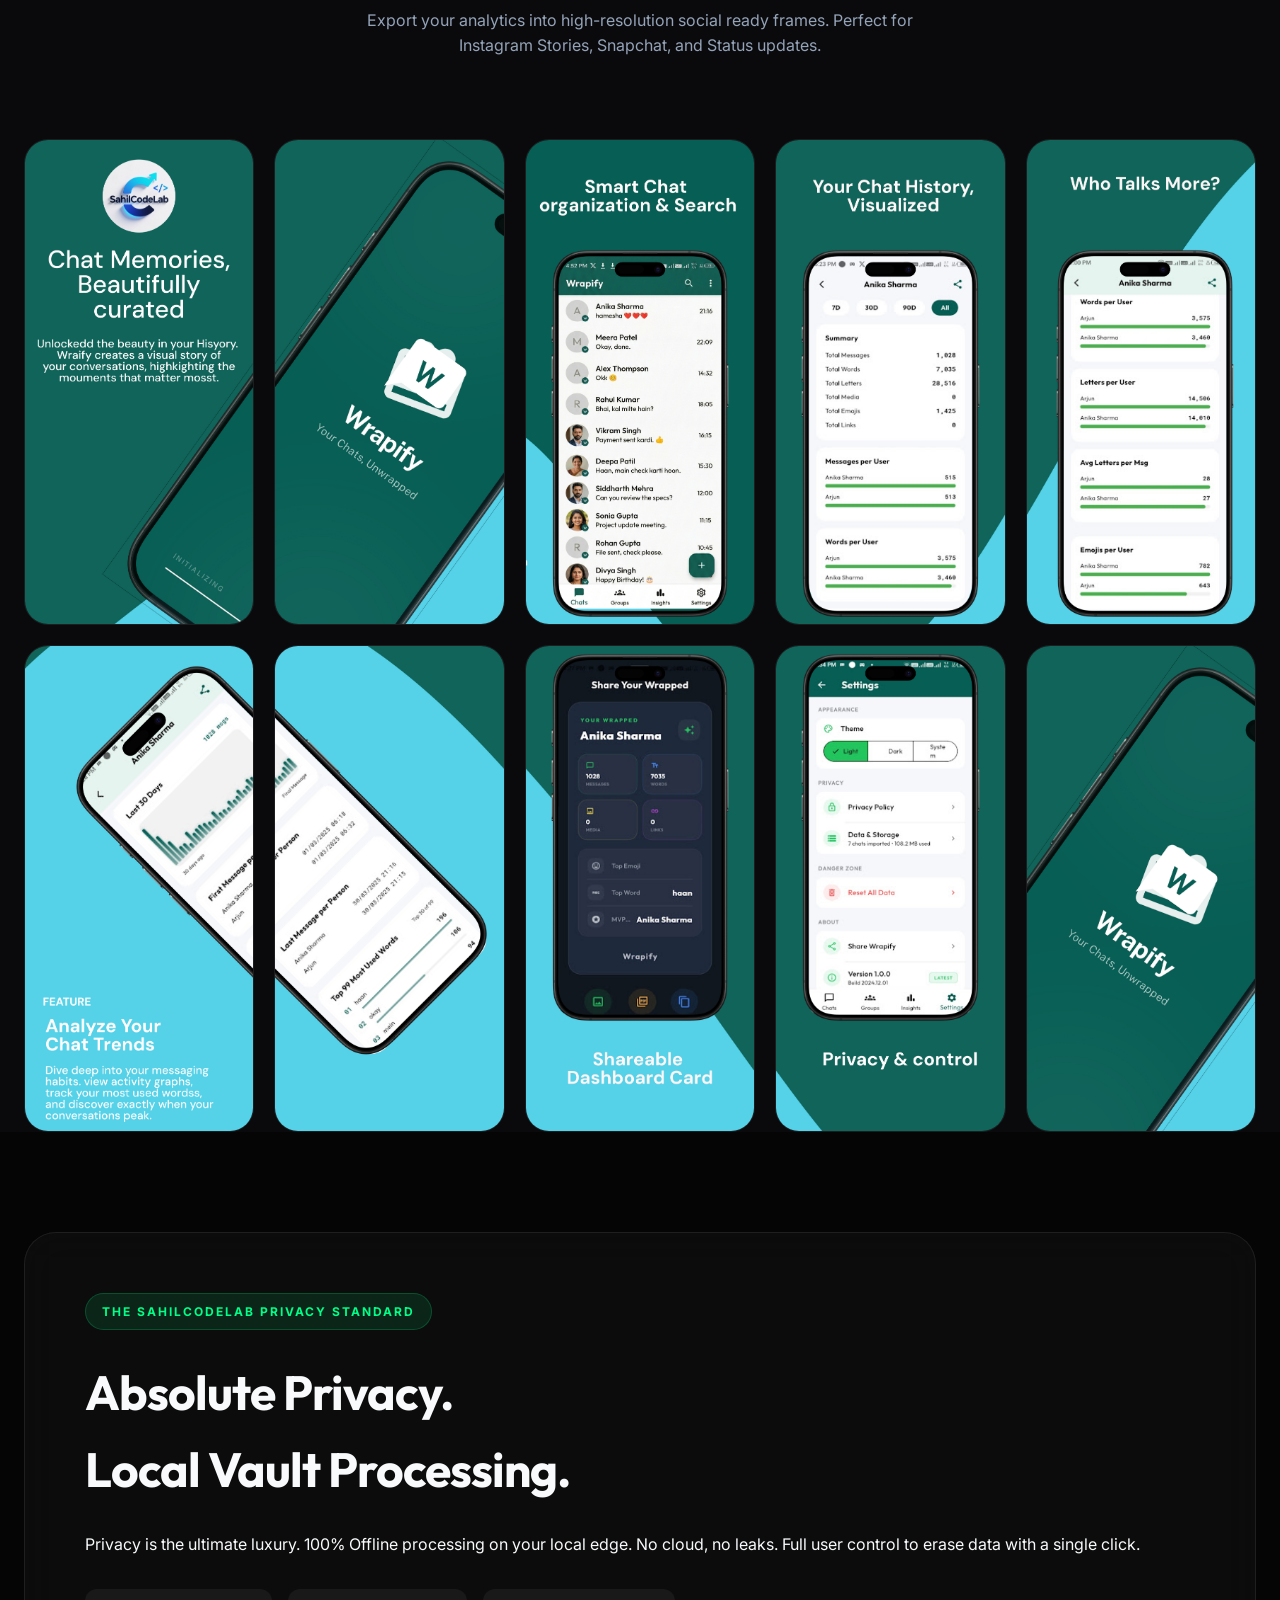
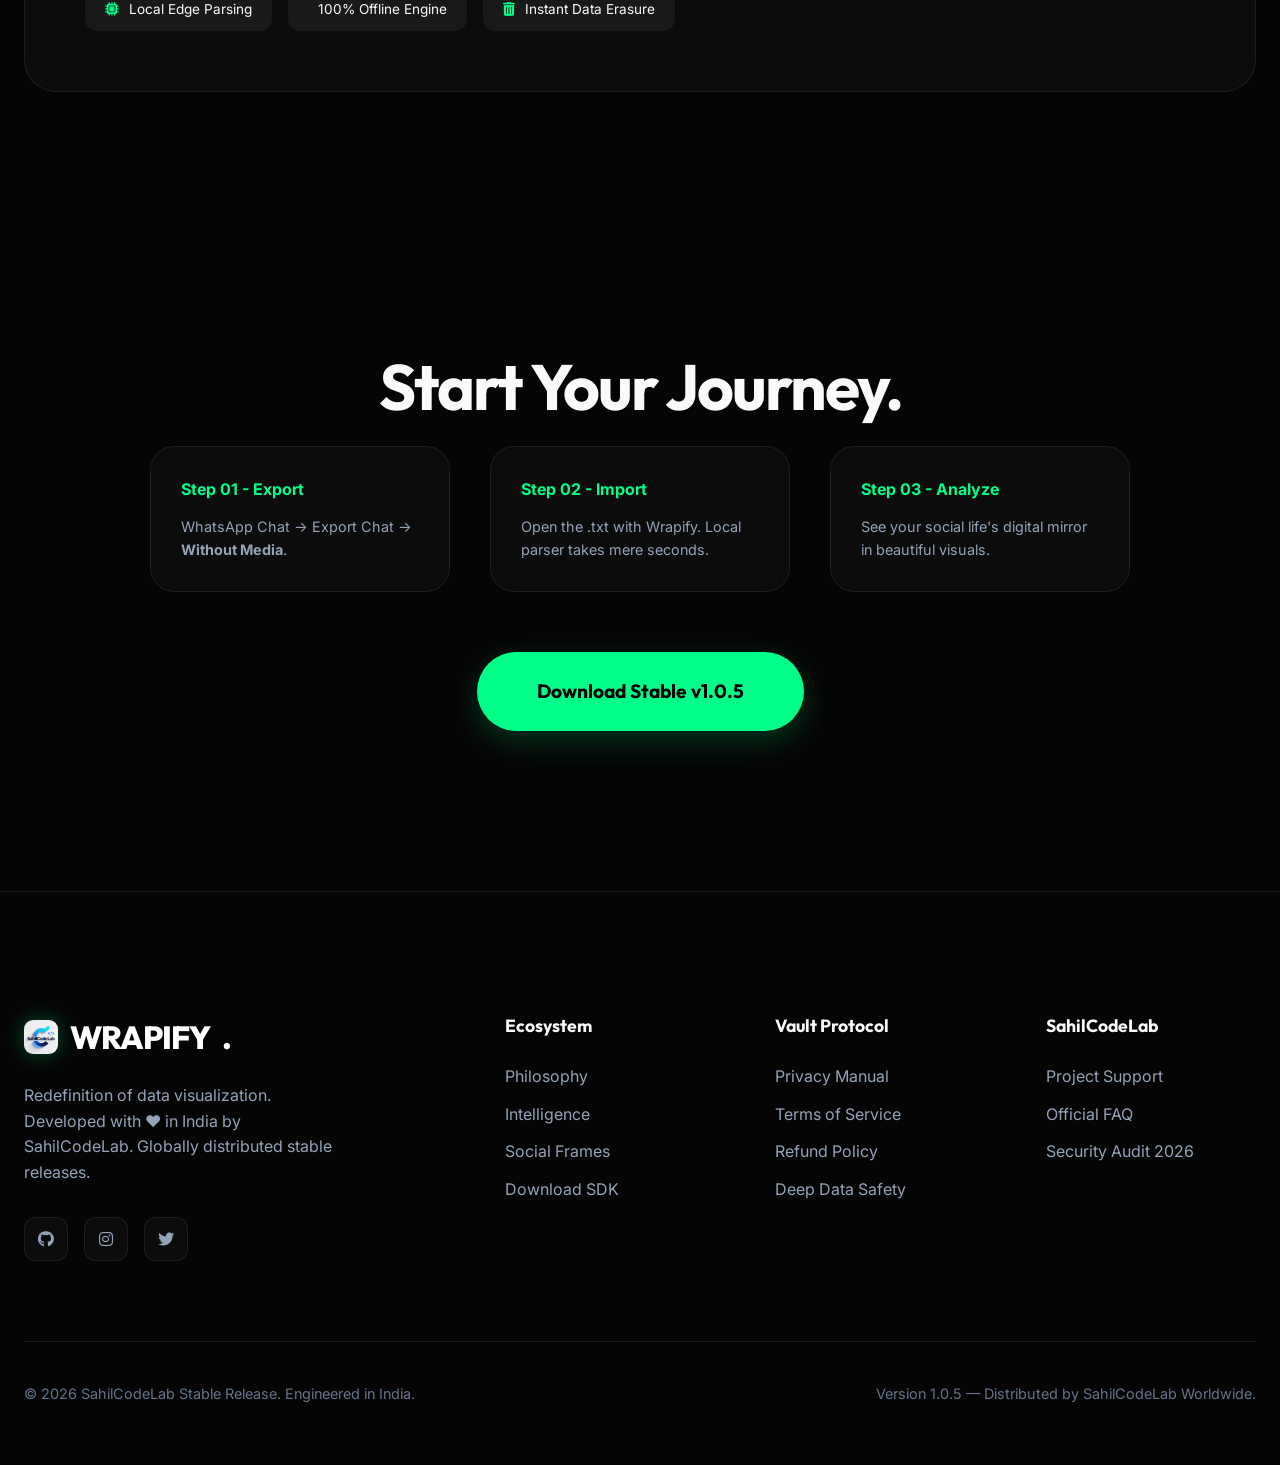
==== commit 93fed4cd: "chore: version script to force mobile refresh and adjust price for testing" ====
--- a/index.html
+++ b/index.html
@@ -158,7 +158,7 @@
                         </div>
                         <div class="hero-content" data-aos="fade-left">
                             <span class="hero-tag">Technical Specs</span>
-                            <h2>Unparalleled Aesthetics. <br> <span class="text-gradient">Samsung Level Finish.</span>
+                            <h2>Unparalleled Aesthetics. <br> <span class="text-gradient">Apple-Grade Precision.</span>
                             </h2>
                             <p>Engineered with the <strong>SahilCodeLab High-Performance Architecture</strong> for a
                                 silky-smooth experience. Unlock fluid 3D animated dashboards, ultra-fast local indexing,
@@ -320,7 +320,7 @@
     </div>
     <script src="https://checkout.razorpay.com/v1/checkout.js"></script>
     <script src="https://unpkg.com/aos@2.3.1/dist/aos.js"></script>
-    <script src="script.js"></script>
+    <script src="script.js?v=1.0.1"></script>
 </body>
 
 </html>
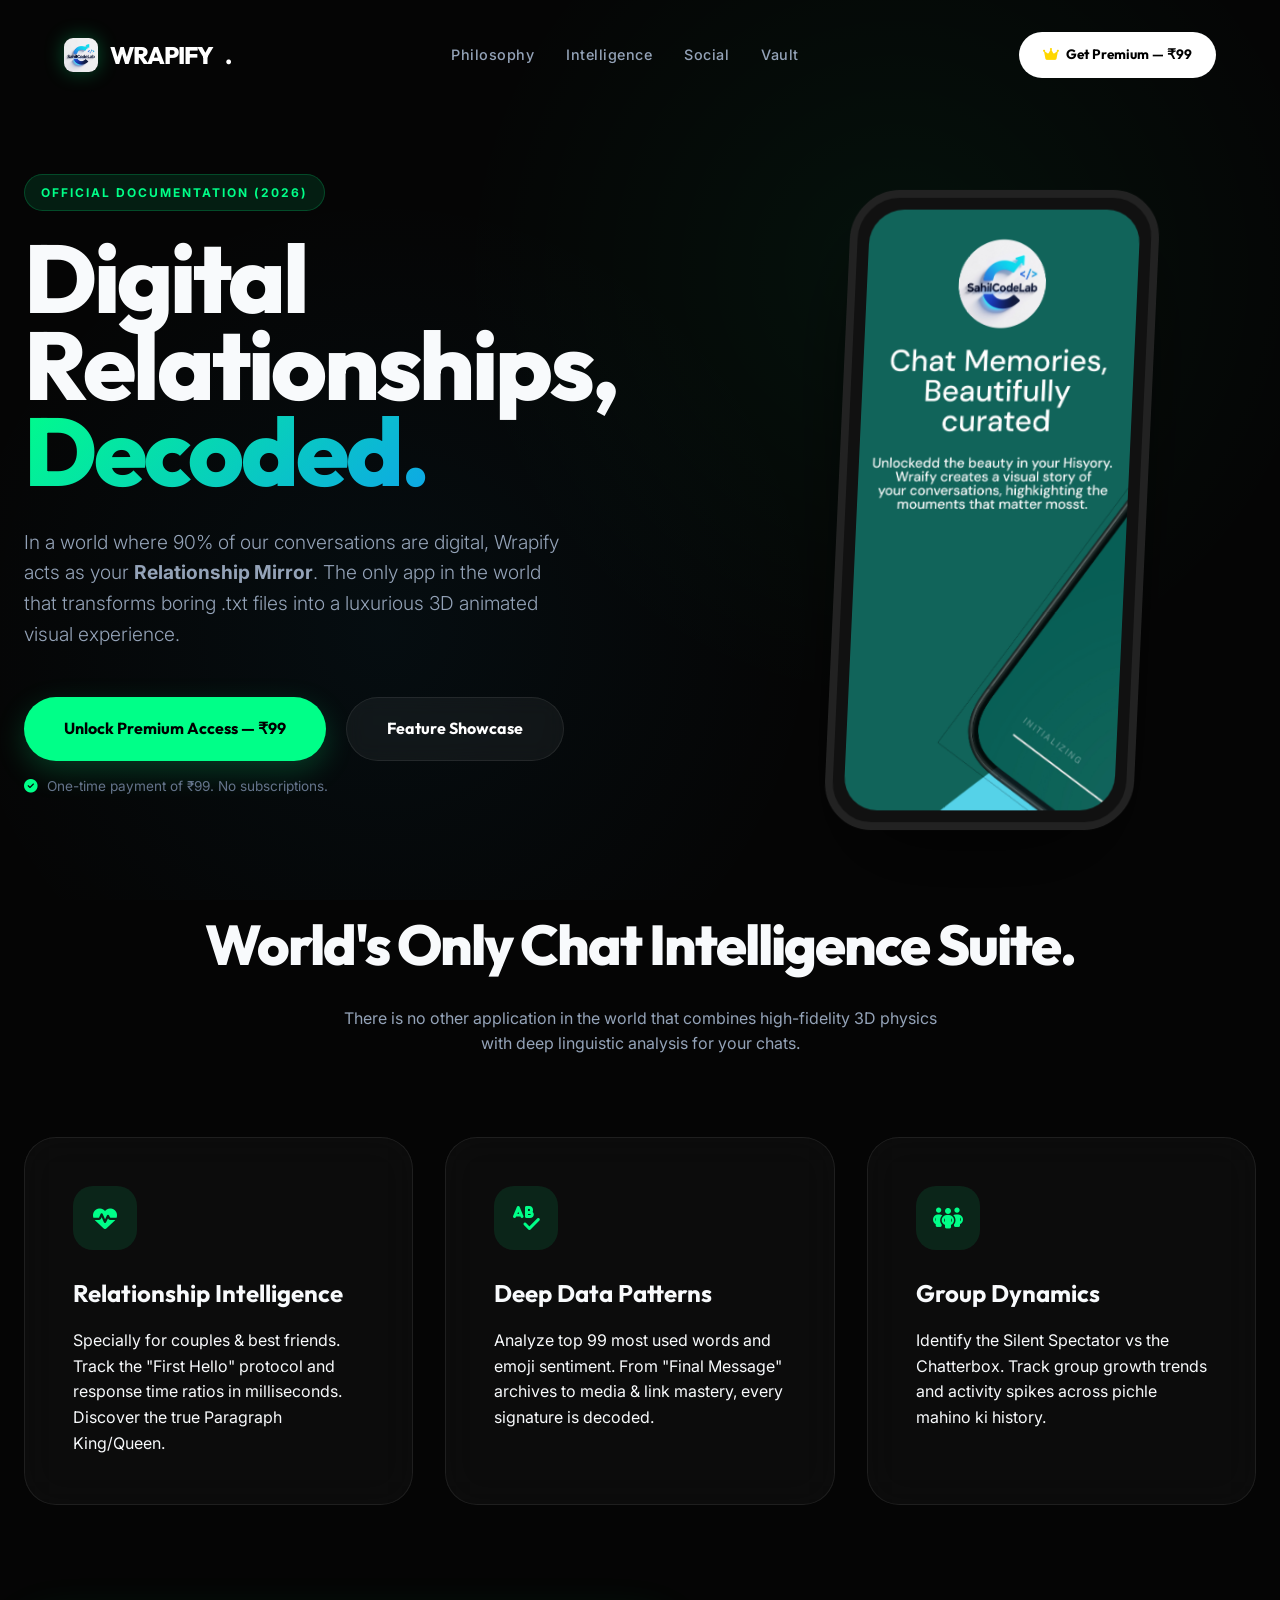
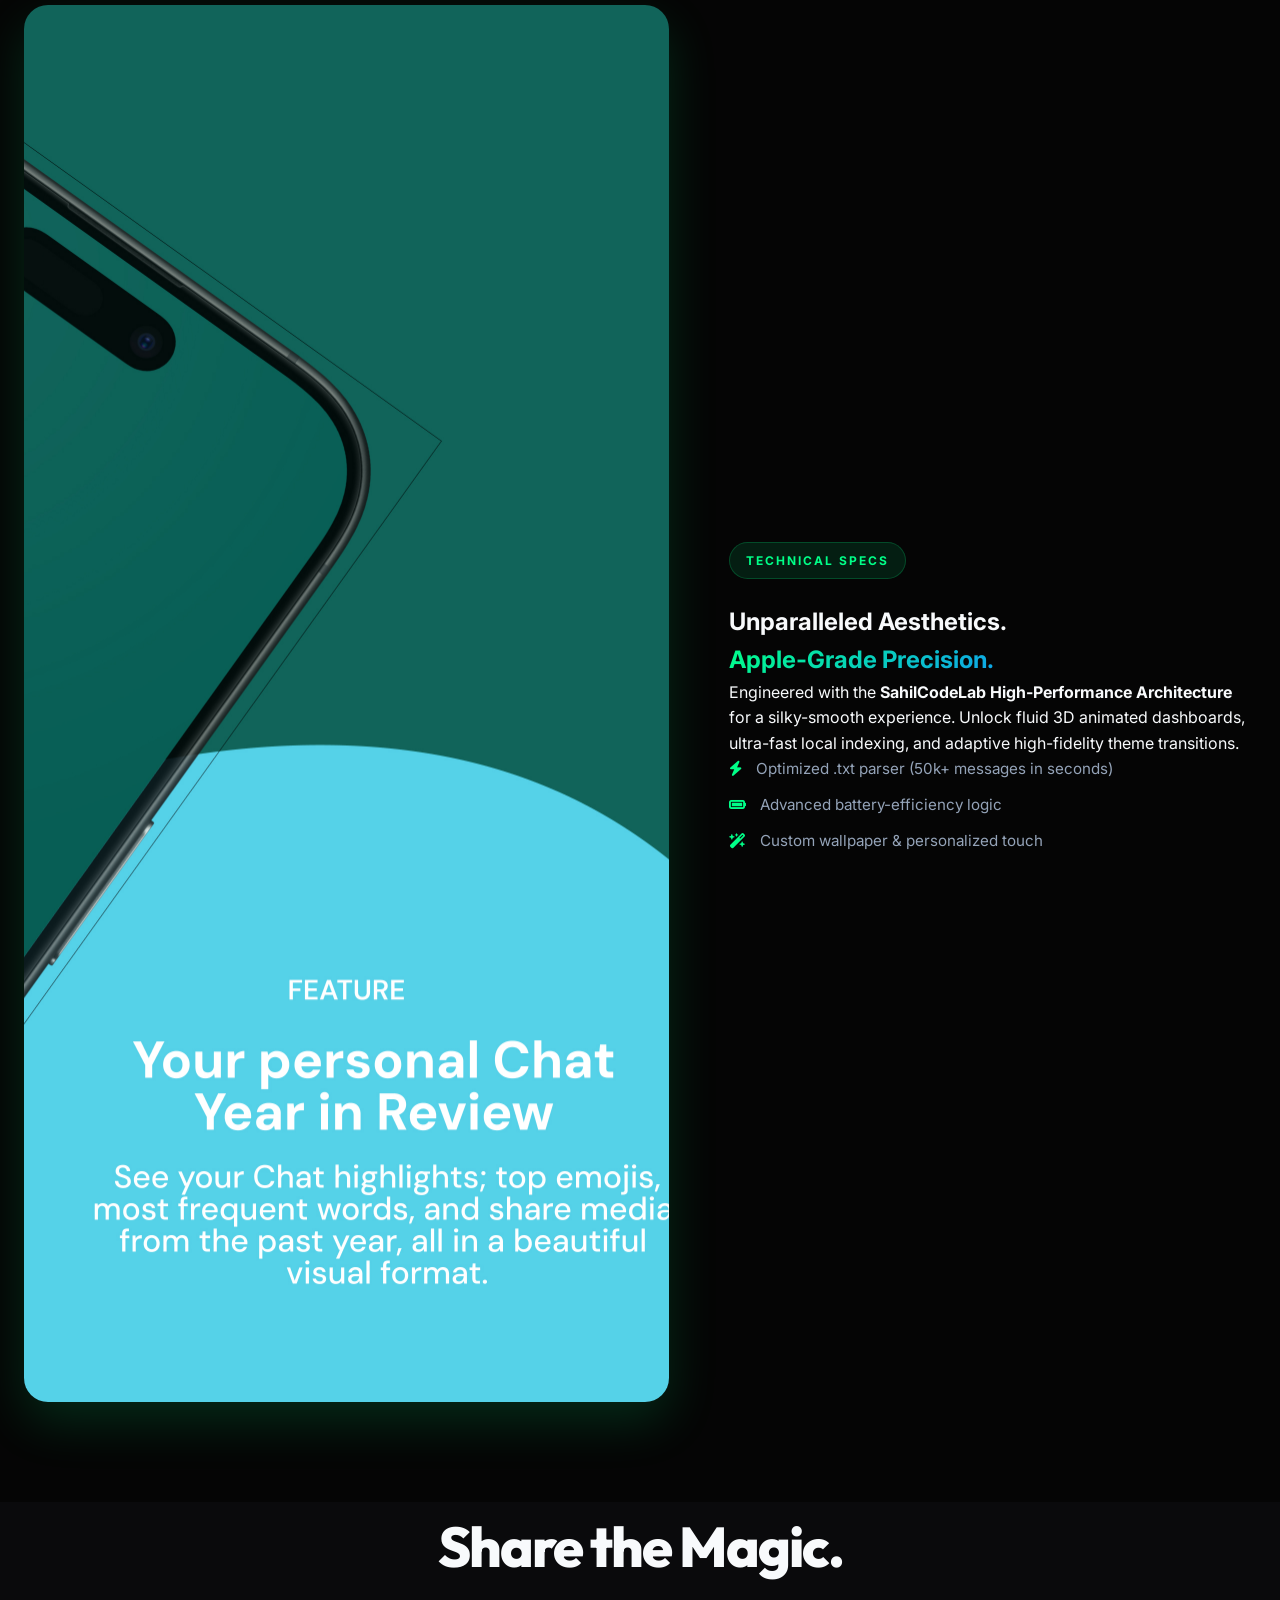
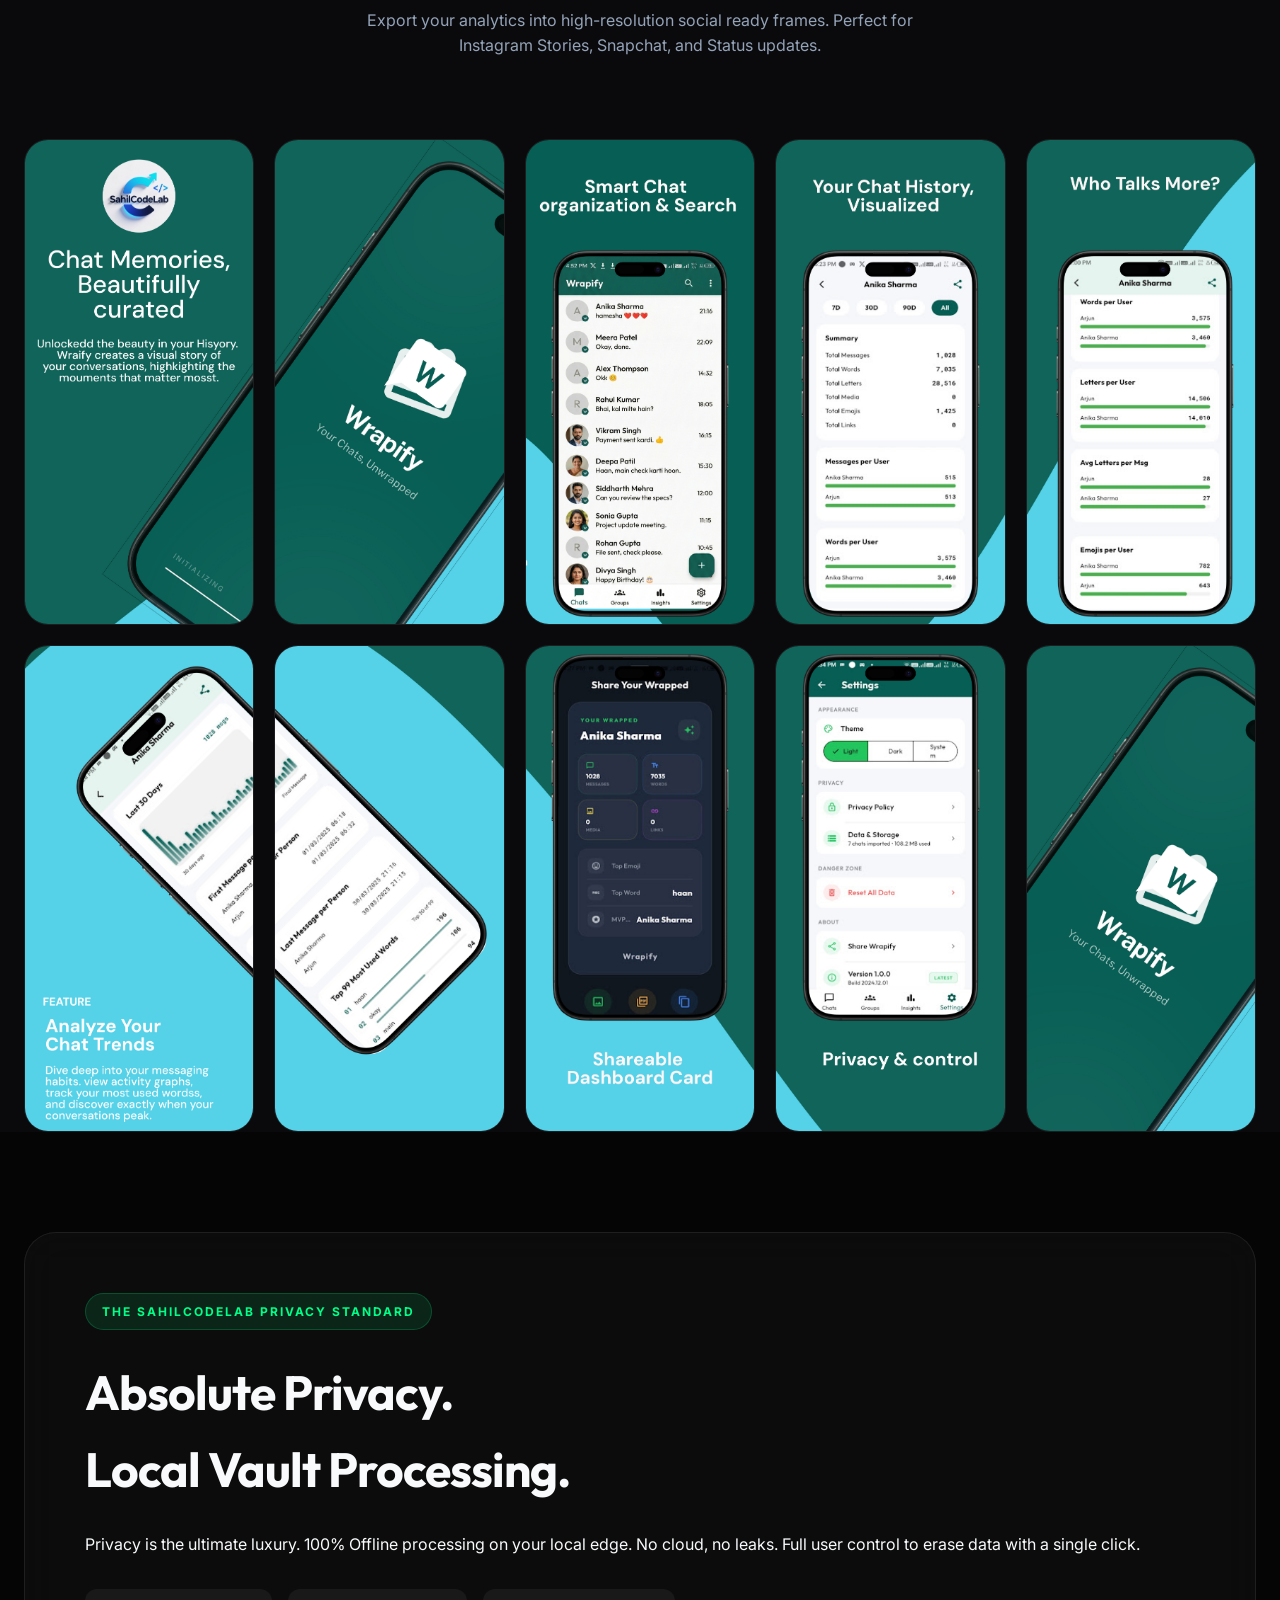
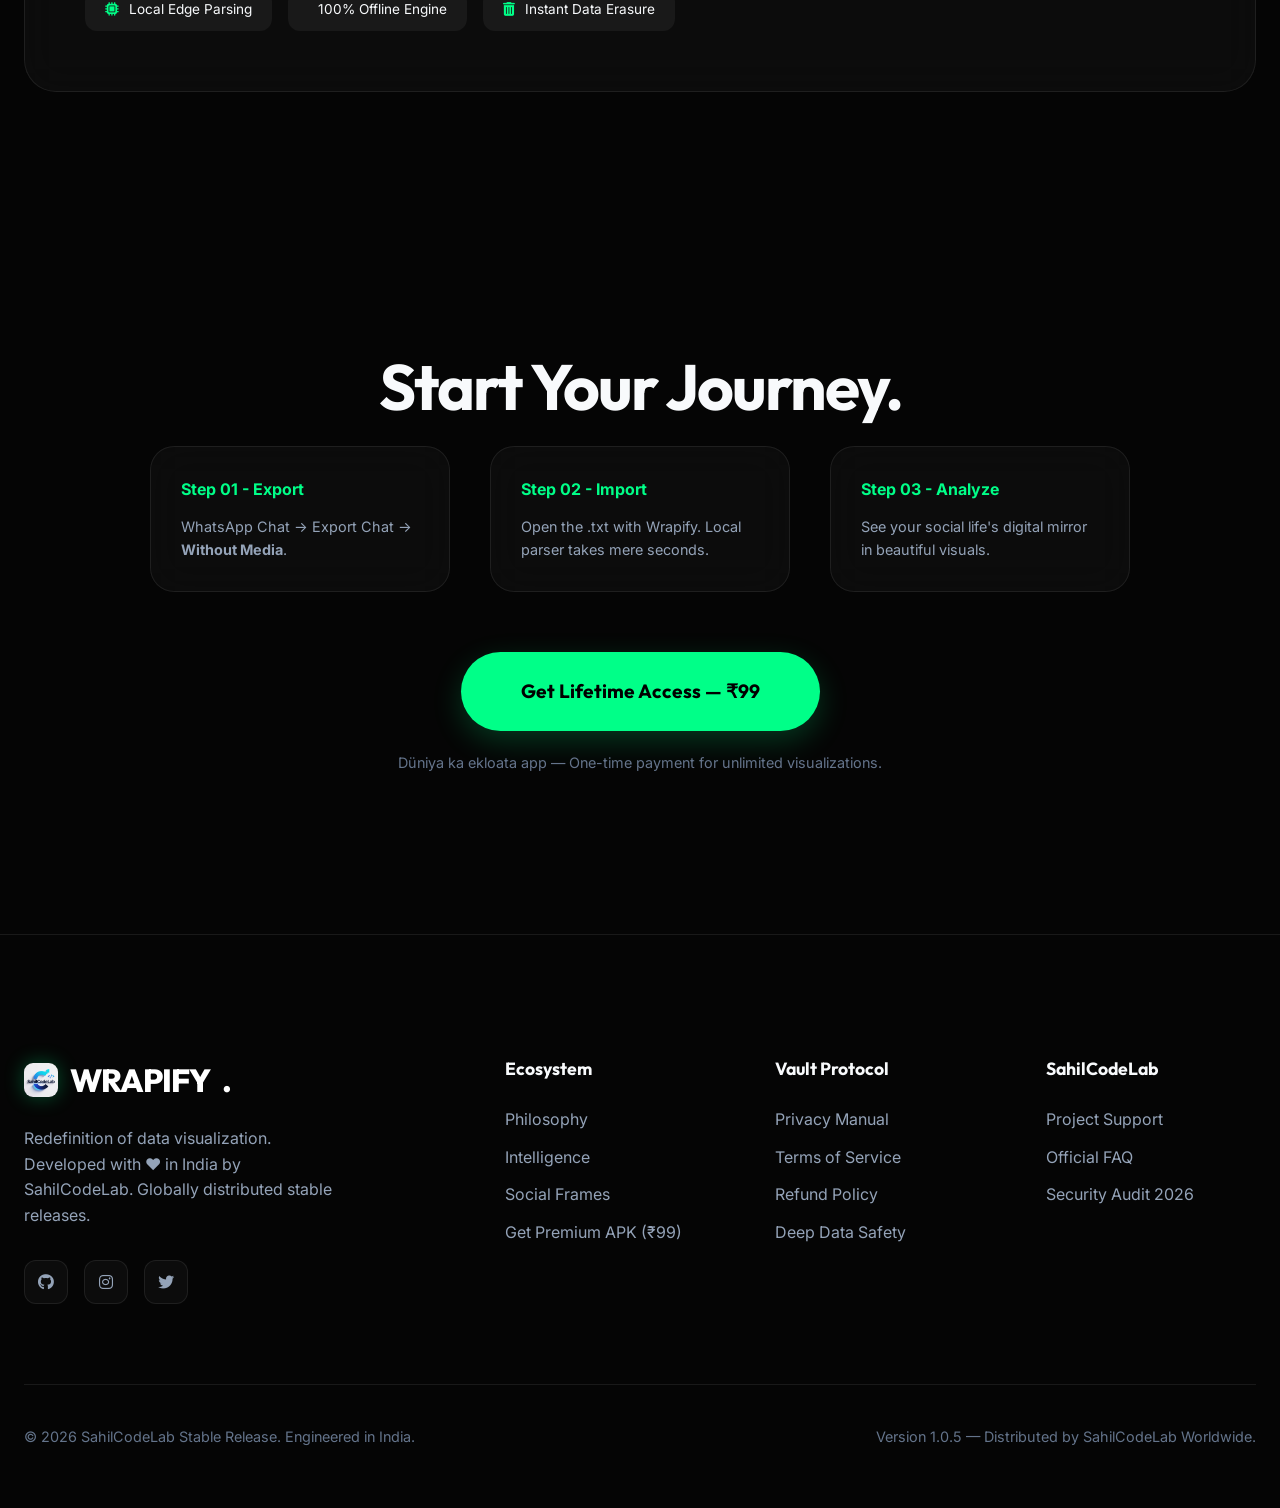
==== commit 875cd8cb: "Update: Added ₹99 pricing transparency and uniqueness messaging" ====
--- a/index.html
+++ b/index.html
@@ -80,8 +80,8 @@
                     <li><a href="#privacy">Vault</a></li>
                 </ul>
                 <a href="javascript:void(0)" class="btn-download buy-now" data-apk="app-release.apk">
-                    <i class="fa-solid fa-download"></i>
-                    Get v1.0.5
+                    <i class="fa-solid fa-crown" style="color: #ffd700;"></i>
+                    Get Premium — ₹99
                 </a>
             </div>
         </header>
@@ -94,15 +94,17 @@
                         <span class="hero-tag">Official Documentation (2026)</span>
                         <h1>Digital Relationships, <br> <span class="text-gradient">Decoded.</span></h1>
                         <p>In a world where 90% of our conversations are digital, Wrapify acts as your
-                            <strong>Relationship
-                                Mirror</strong>. We transform boring .txt files into a luxurious 3D animated visual
-                            experience.
+                            <strong>Relationship Mirror</strong>. The only app in the world that transforms boring .txt
+                            files into a luxurious 3D animated visual experience.
                         </p>
                         <div class="hero-btns">
                             <a href="javascript:void(0)" class="btn-premium btn-primary buy-now"
-                                data-apk="app-release.apk">Download Stable (1.0.5)</a>
+                                data-apk="app-release.apk">Unlock Premium Access — ₹99</a>
                             <a href="#intelligence" class="btn-premium btn-secondary">Feature Showcase</a>
                         </div>
+                        <p style="margin-top: 15px; font-size: 0.85rem; color: #64748b; font-weight: 400;"><i
+                                class="fa-solid fa-circle-check" style="color: var(--primary); margin-right: 5px;"></i>
+                            One-time payment of ₹99. No subscriptions.</p>
                     </div>
                     <div class="hero-image" data-aos="zoom-in" data-aos-delay="200">
                         <div class="mockup-container">
@@ -117,8 +119,9 @@
             <section class="features" id="intelligence">
                 <div class="container">
                     <div class="section-header" data-aos="fade-up">
-                        <h2>The Science of Your Chats.</h2>
-                        <p>Proprietary algorithms designed to unlock the hidden value in your digital footprints.</p>
+                        <h2>World's Only Chat Intelligence Suite.</h2>
+                        <p>There is no other application in the world that combines high-fidelity 3D physics with deep
+                            linguistic analysis for your chats.</p>
                     </div>
                     <div class="features-grid">
                         <!-- Column 1: Relationship Science -->
@@ -260,7 +263,9 @@
                         </div>
                     </div>
                     <a href="javascript:void(0)" class="btn-premium btn-primary btn-cta-massive buy-now"
-                        data-apk="app-release.apk">Download Stable v1.0.5</a>
+                        data-apk="app-release.apk">Get Lifetime Access — ₹99</a>
+                    <p style="margin-top: 20px; color: #64748b; font-size: 0.9rem;">Düniya ka ekloata app — One-time
+                        payment for unlimited visualizations.</p>
                 </div>
             </section>
         </main>
@@ -288,7 +293,8 @@
                             <li><a href="#philosophy">Philosophy</a></li>
                             <li><a href="#intelligence">Intelligence</a></li>
                             <li><a href="#sharing">Social Frames</a></li>
-                            <li><a href="javascript:void(0)" class="buy-now" data-apk="app-release.apk">Download SDK</a>
+                            <li><a href="javascript:void(0)" class="buy-now" data-apk="app-release.apk">Get Premium APK
+                                    (₹99)</a>
                             </li>
                         </ul>
                     </div>
@@ -320,7 +326,7 @@
     </div>
     <script src="https://checkout.razorpay.com/v1/checkout.js"></script>
     <script src="https://unpkg.com/aos@2.3.1/dist/aos.js"></script>
-    <script src="script.js?v=1.0.1"></script>
+    <script src="script.js?v=1.0.3"></script>
 </body>
 
 </html>
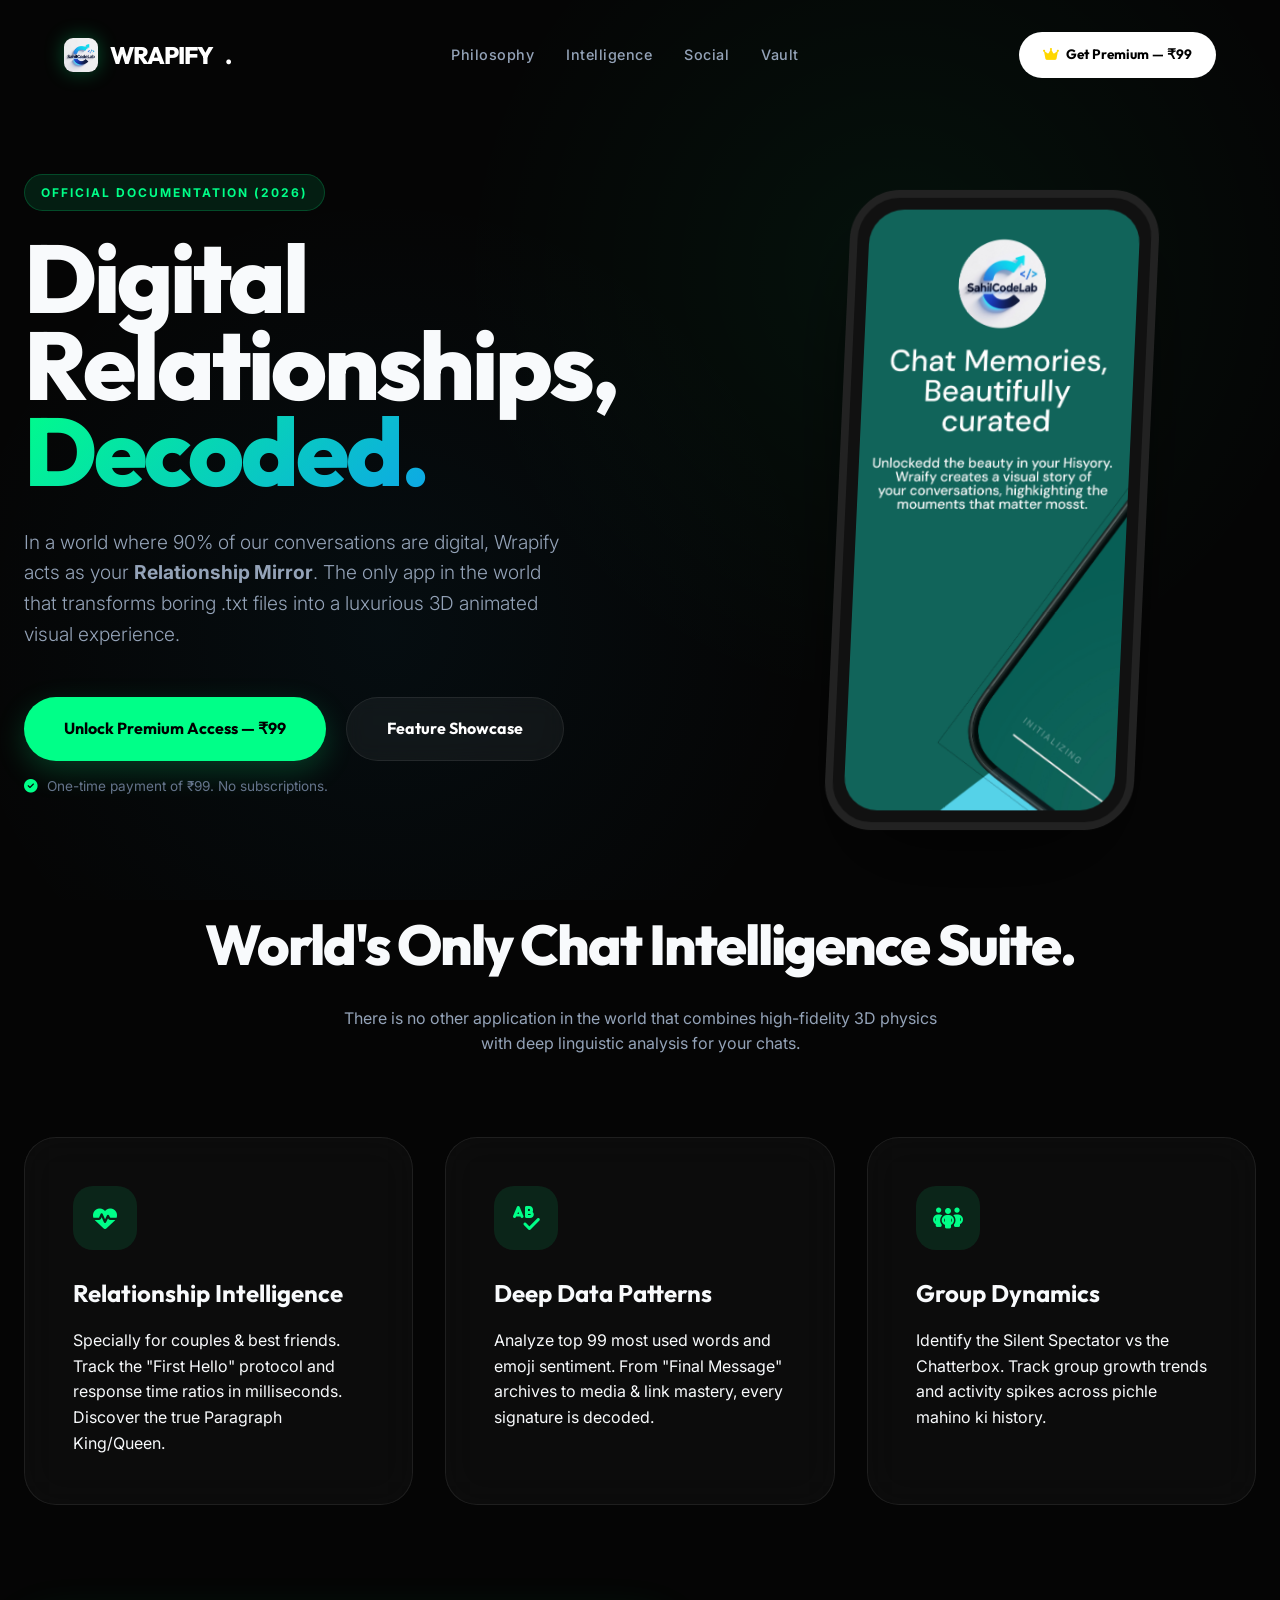
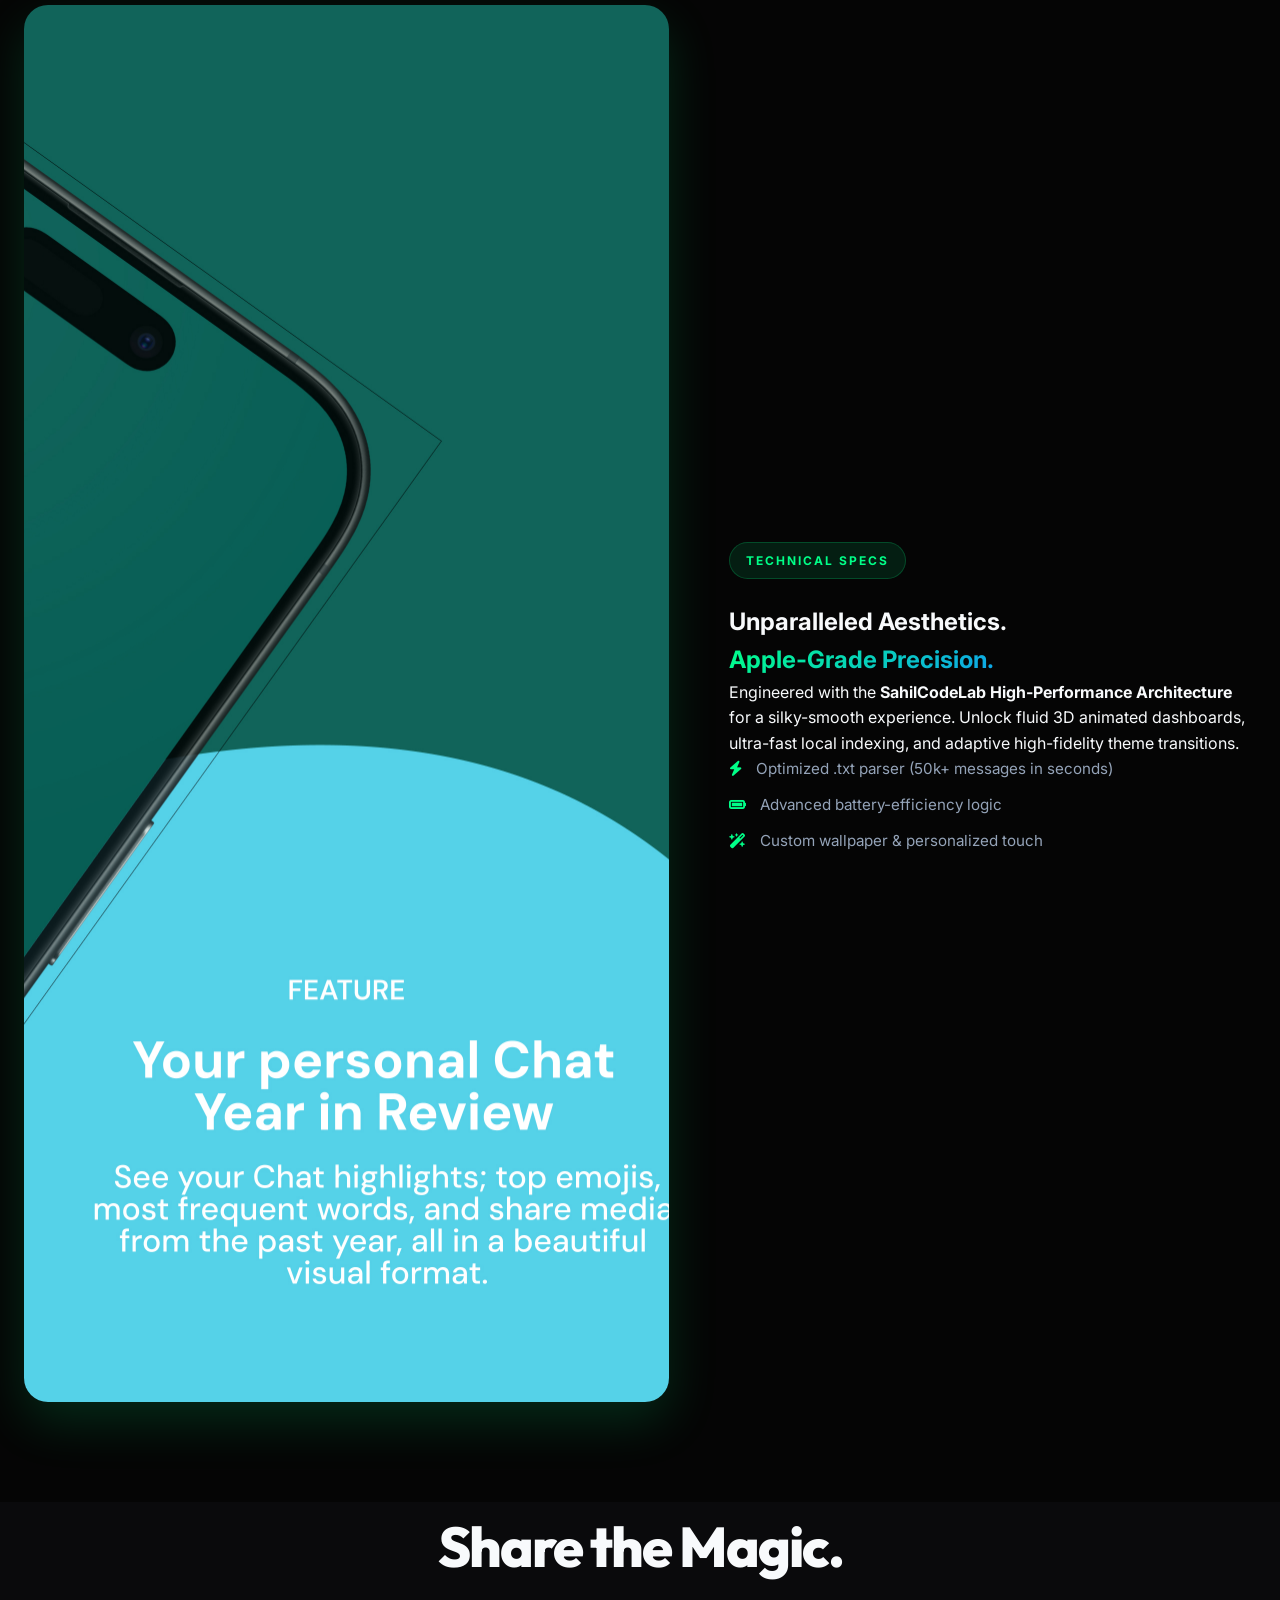
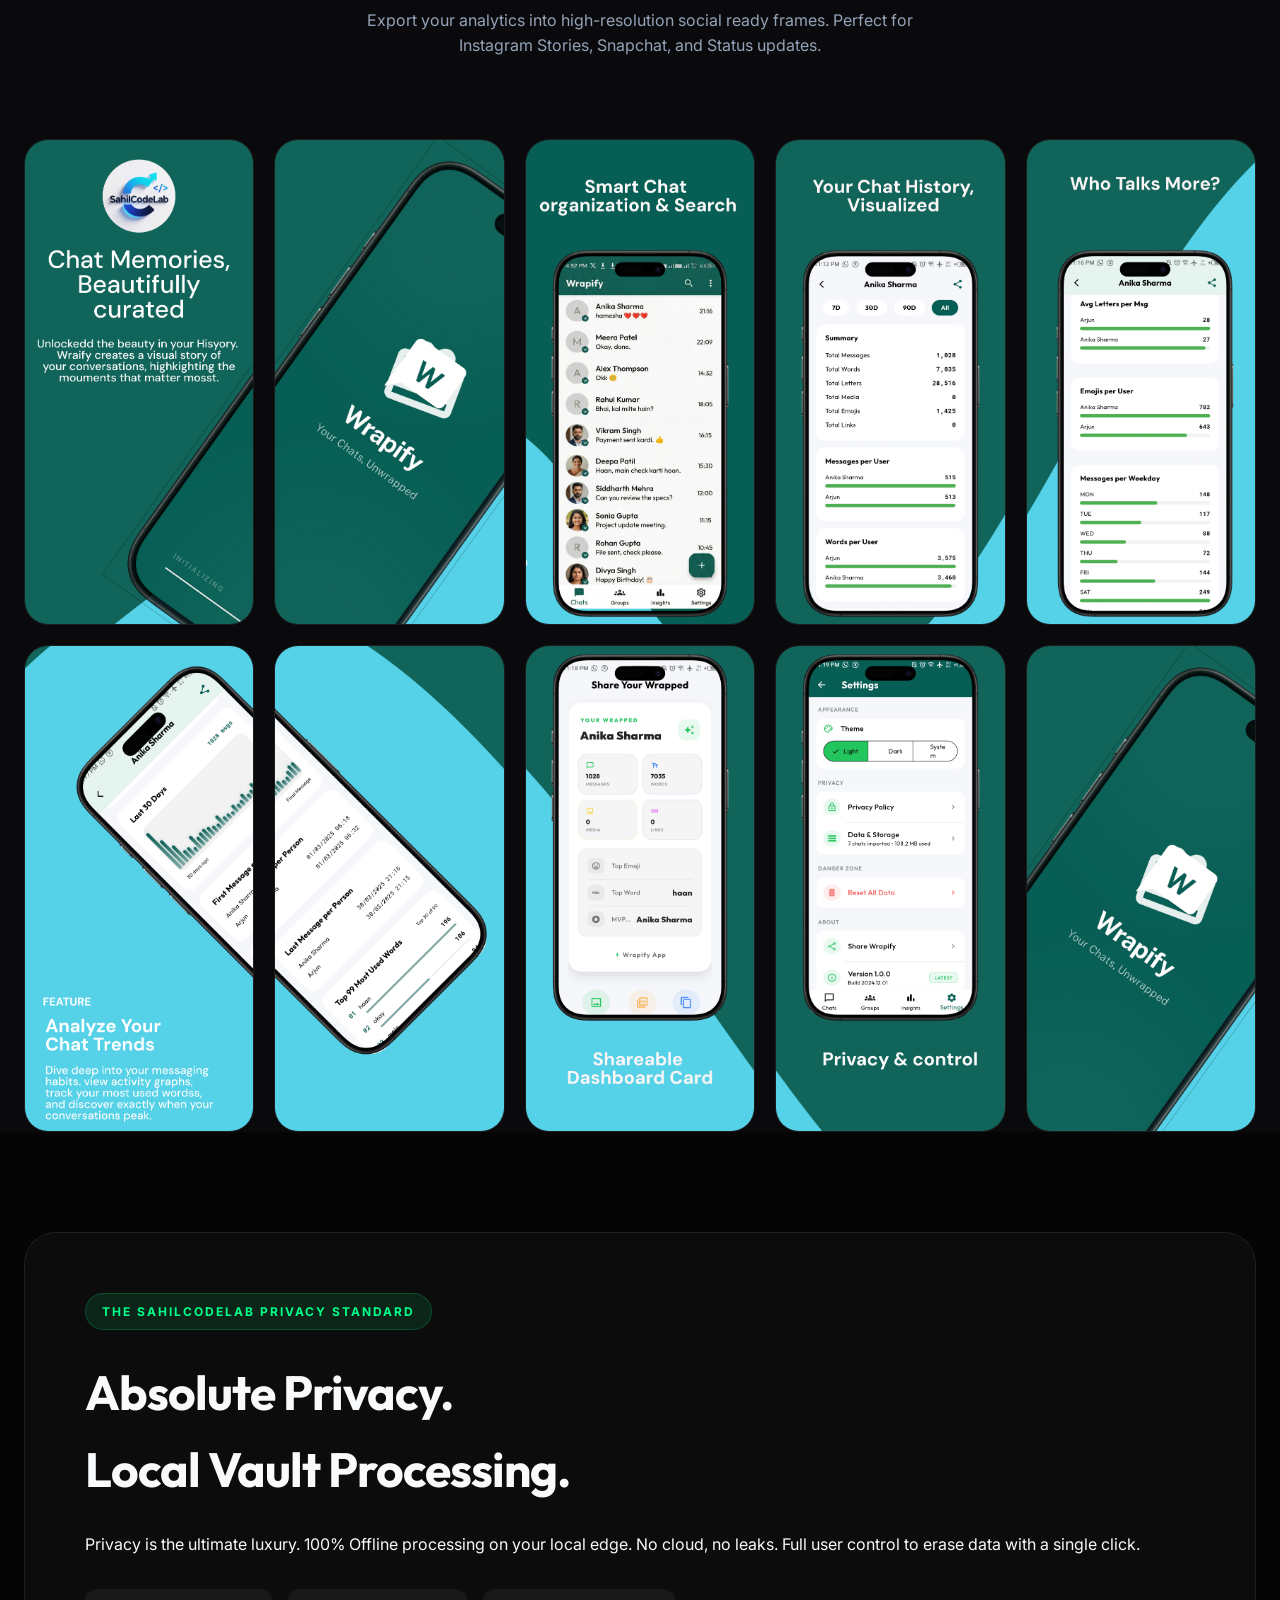
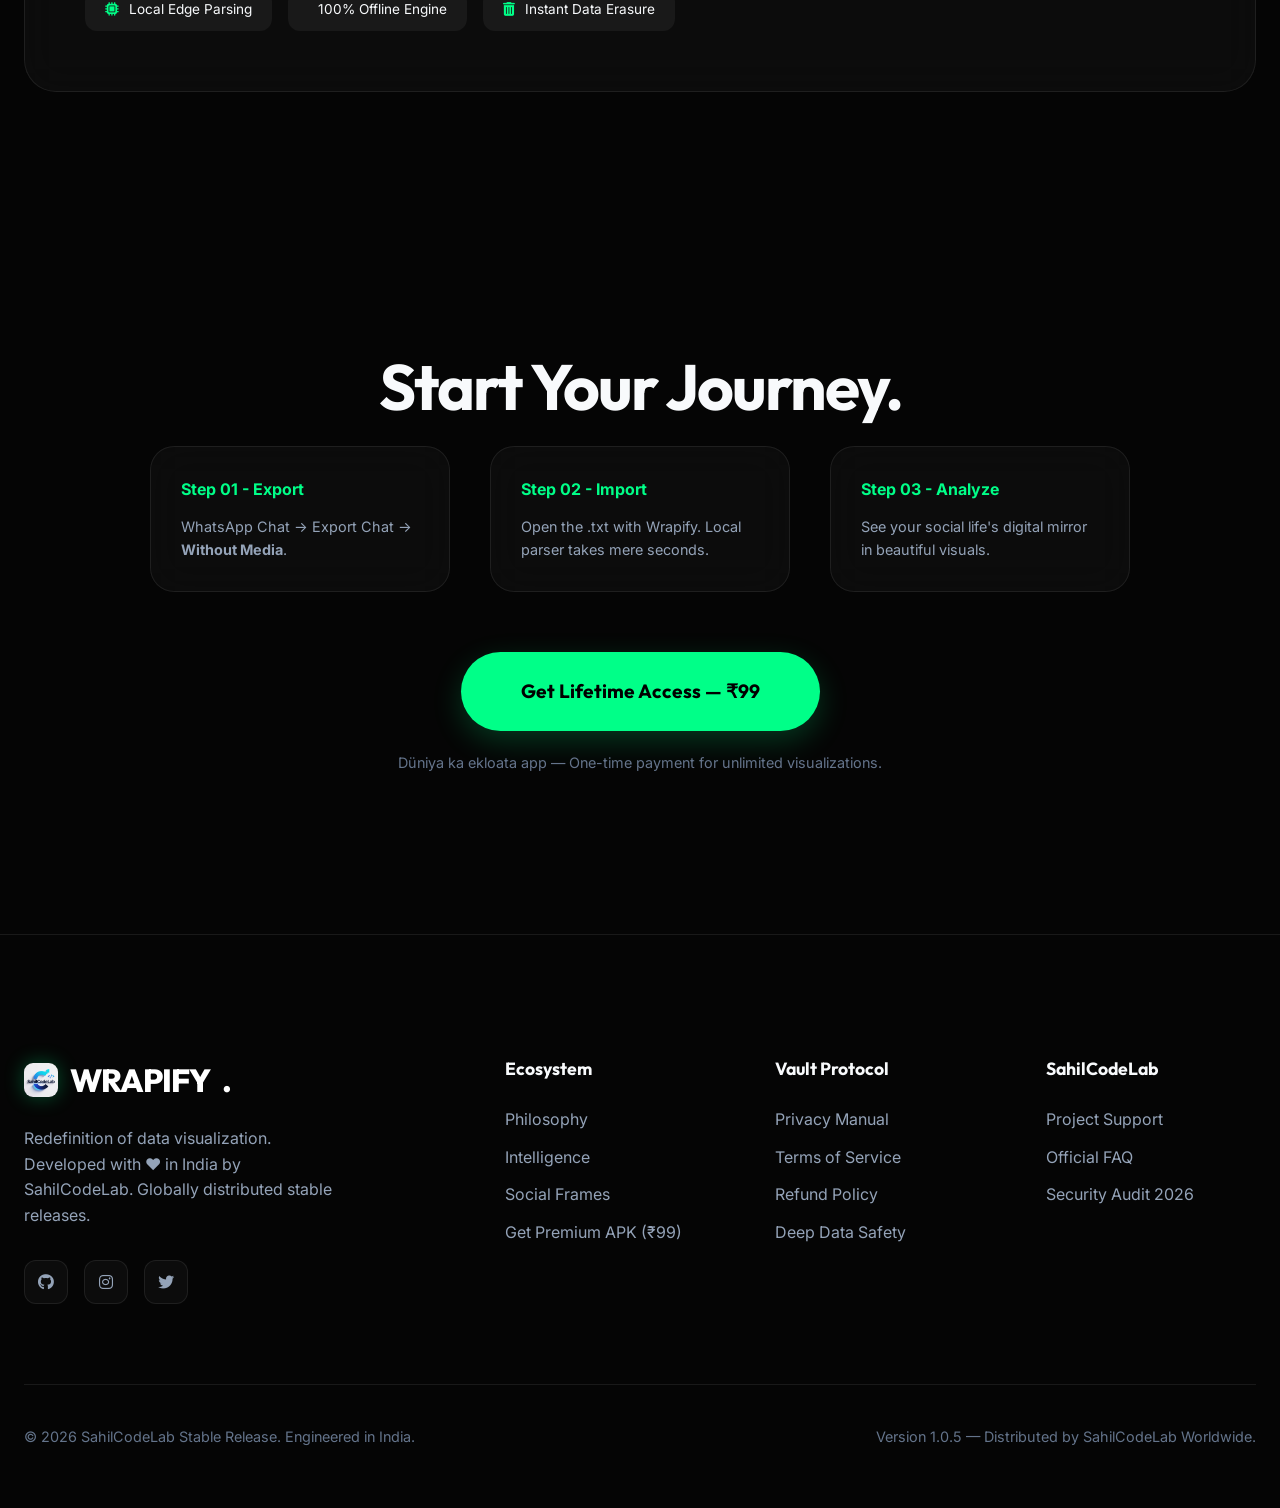
==== commit 9015ce2c: "Update index.html" ====
--- a/index.html
+++ b/index.html
@@ -27,6 +27,20 @@
     <meta property="twitter:description"
         content="Cinematic visualizations for your digital footprints. Handcrafted by SahilCodeLab.">
     <meta property="twitter:image" content="https://wrapify.sahilcodelab.com/icon.jpg">
+
+
+<!-- Google tag (gtag.js) -->
+<script async src="https://www.googletagmanager.com/gtag/js?id=G-3PSDWC8KC2"></script>
+<script>
+  window.dataLayer = window.dataLayer || [];
+  function gtag(){dataLayer.push(arguments);}
+  gtag('js', new Date());
+
+  gtag('config', 'G-3PSDWC8KC2');
+</script>
+
+
+
 
     <!-- Favicon -->
     <link rel="icon" type="image/jpeg" href="icon.jpg">
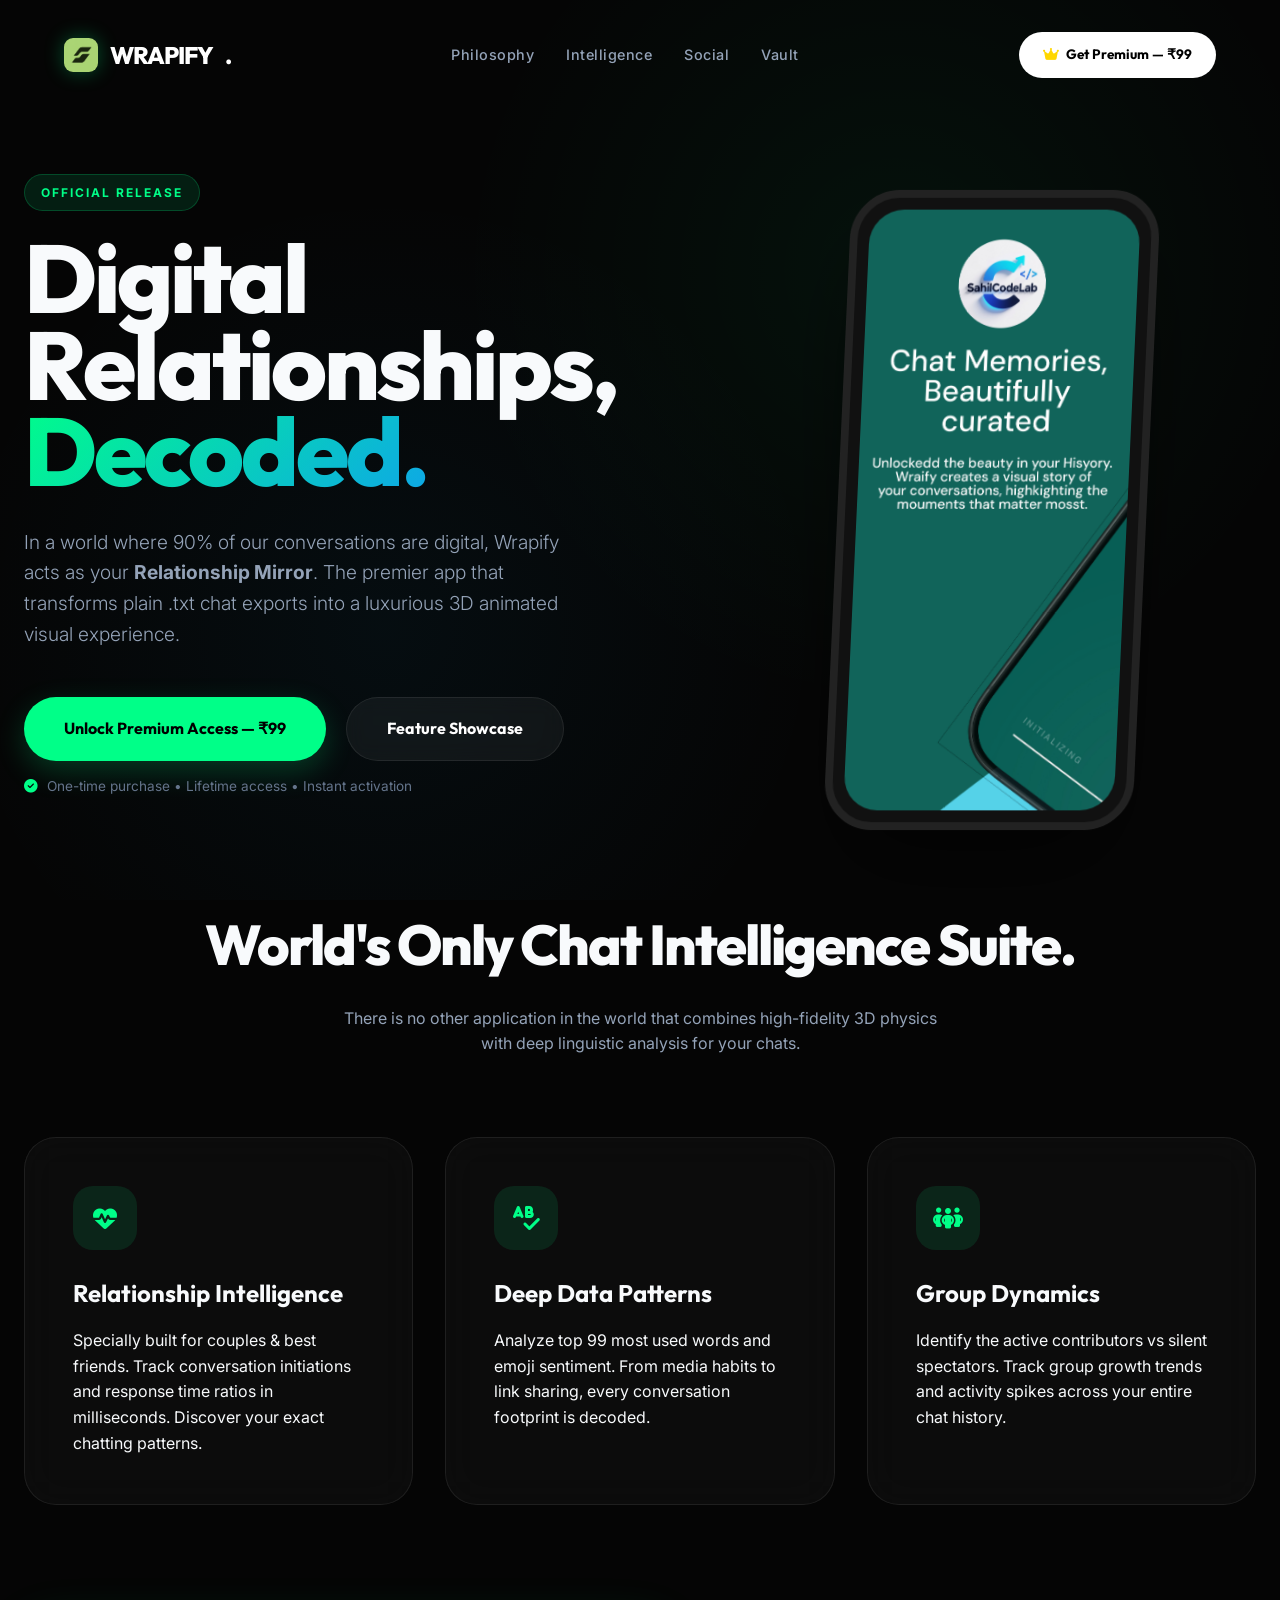
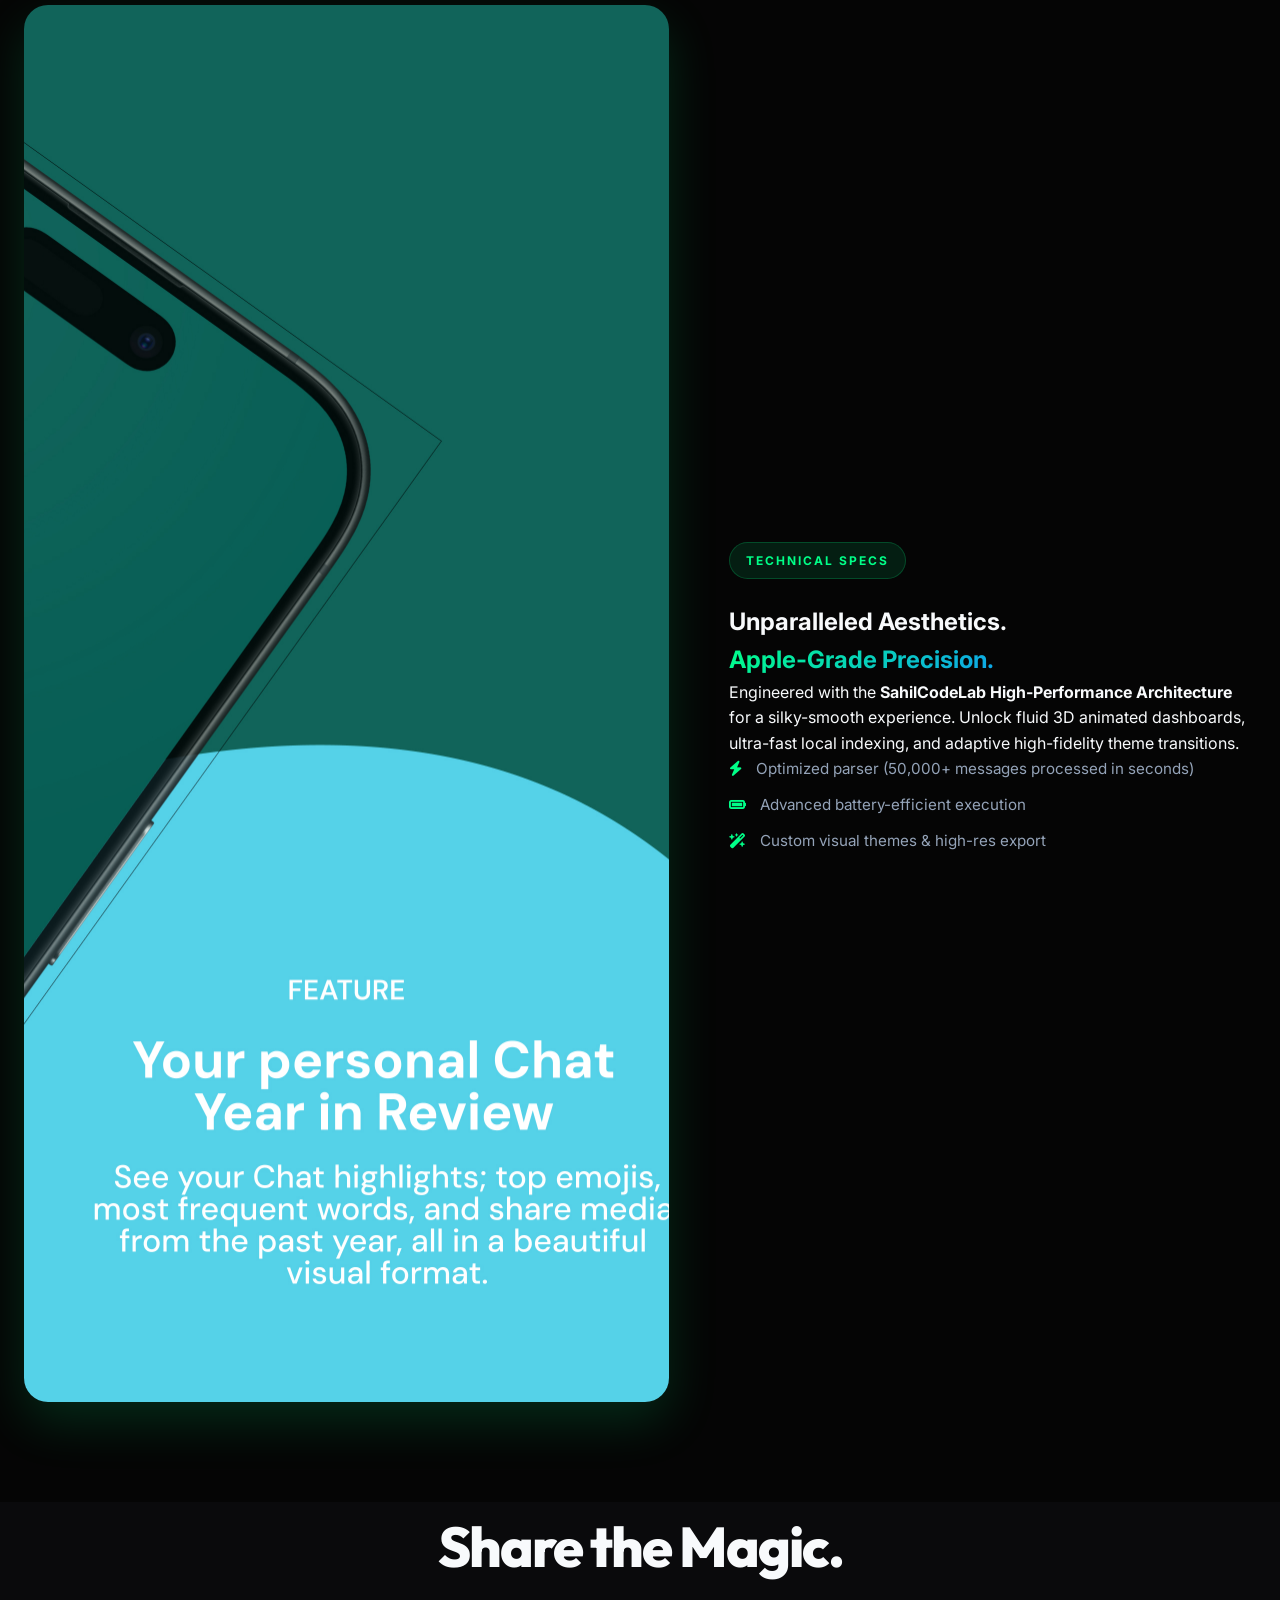
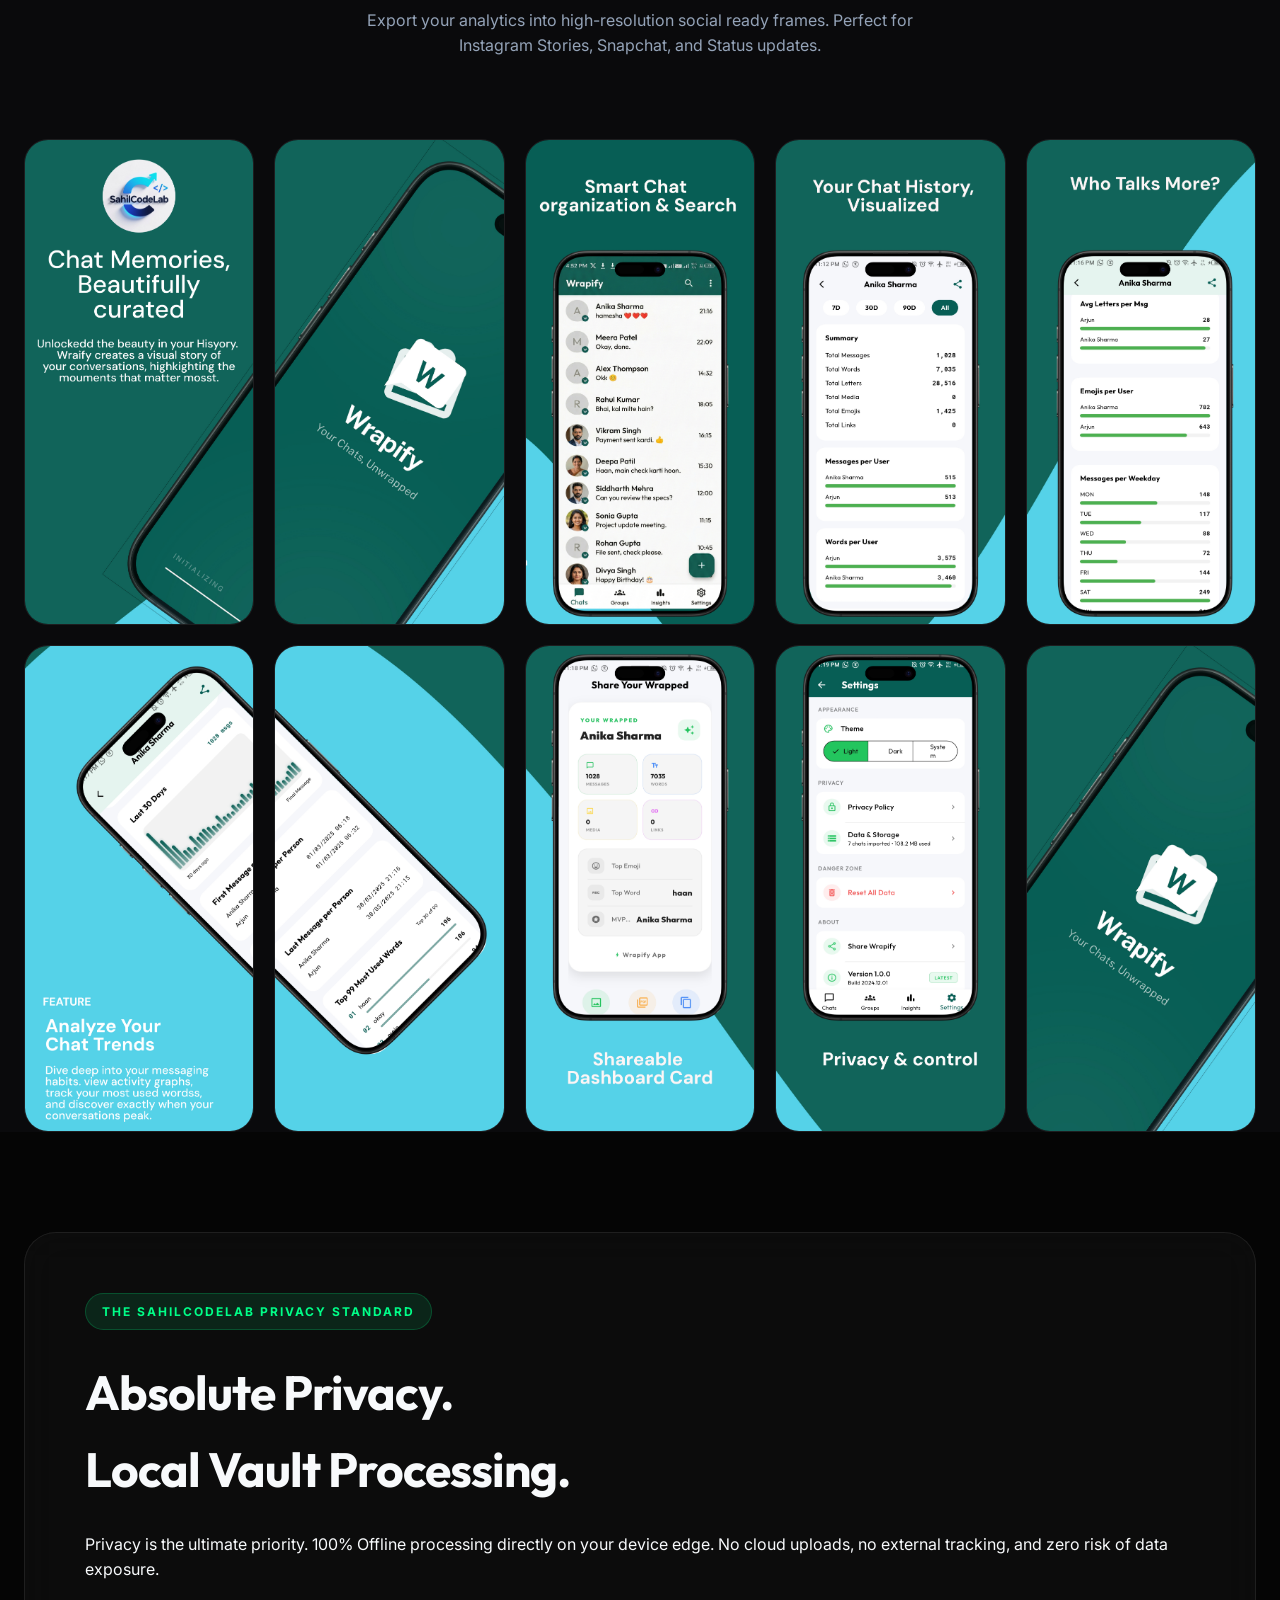
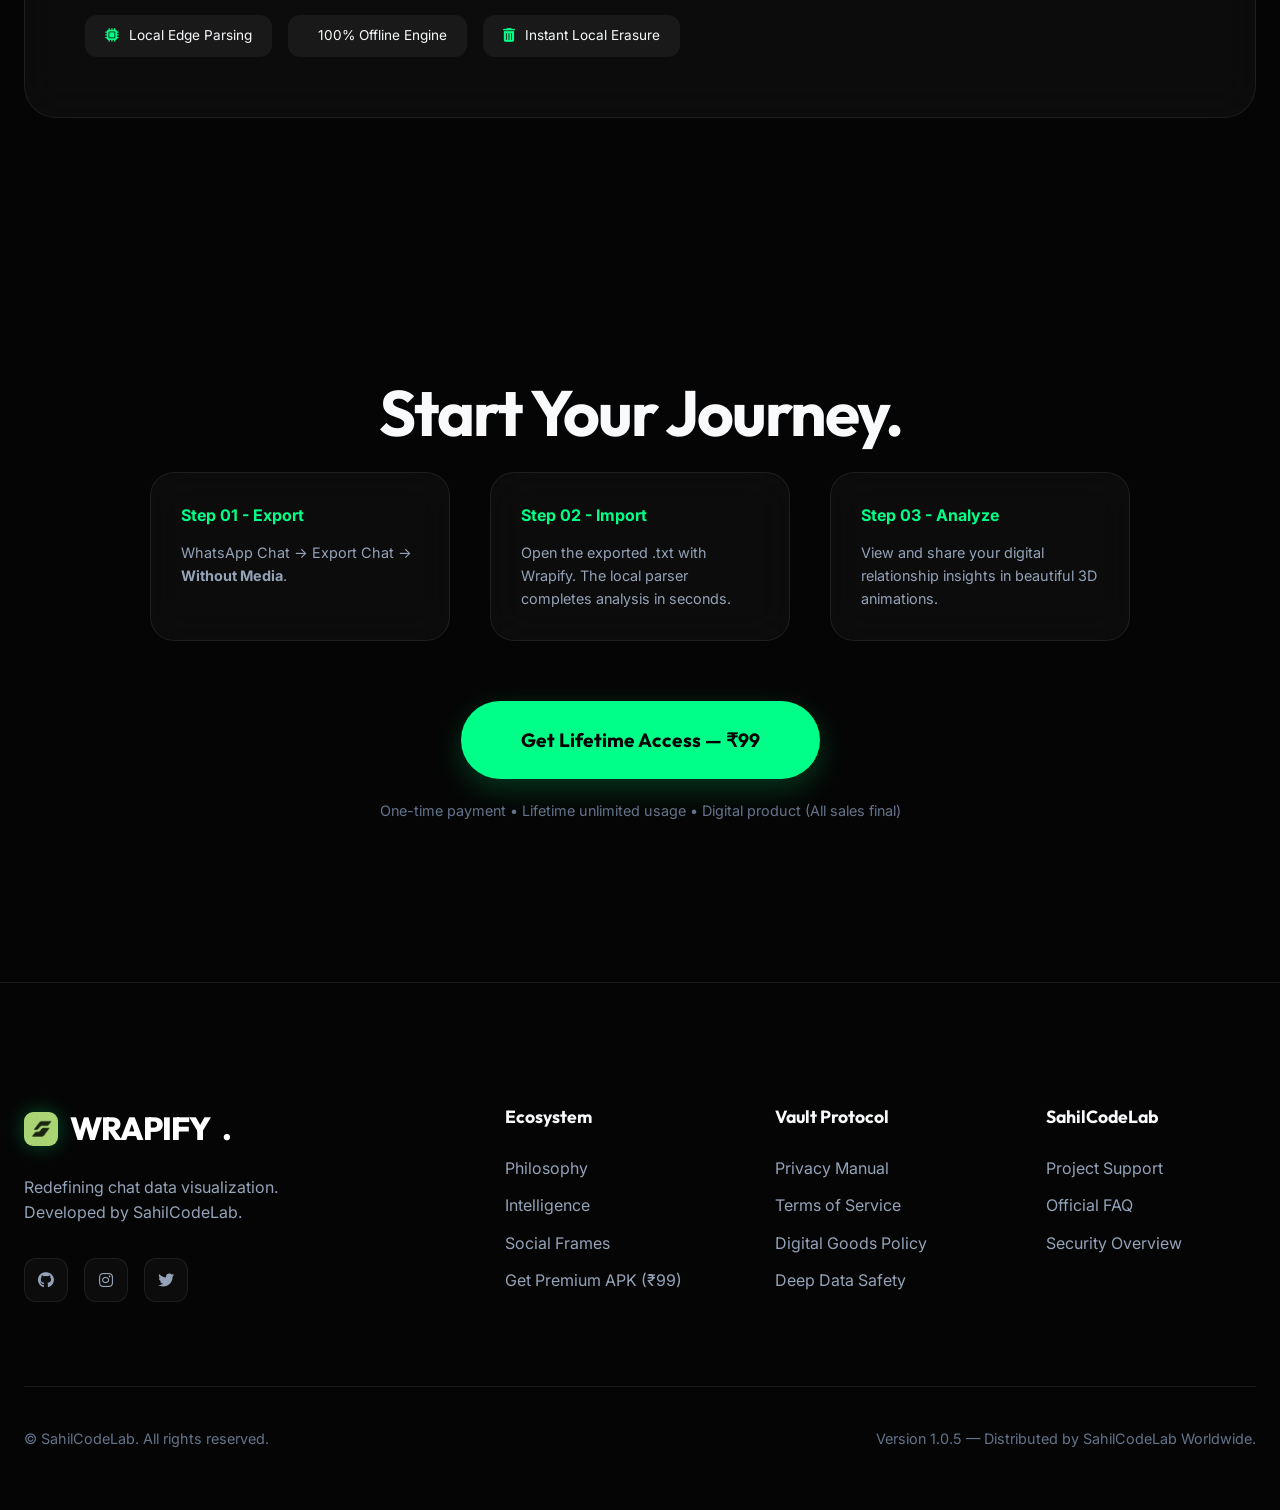
==== commit 448b638a: "Update index.html" ====
--- a/index.html
+++ b/index.html
@@ -1,3 +1,5 @@
+<!DOCTYPE html>
+<html lang="en">
 <head>
     <meta charset="UTF-8">
     <meta name="viewport" content="width=device-width, initial-scale=1.0, maximum-scale=5.0, shrink-to-fit=no">
@@ -28,19 +30,15 @@
         content="Cinematic visualizations for your digital footprints. Handcrafted by SahilCodeLab.">
     <meta property="twitter:image" content="https://wrapify.sahilcodelab.com/icon.jpg">
 
-
-<!-- Google tag (gtag.js) -->
-<script async src="https://www.googletagmanager.com/gtag/js?id=G-3PSDWC8KC2"></script>
-<script>
-  window.dataLayer = window.dataLayer || [];
-  function gtag(){dataLayer.push(arguments);}
-  gtag('js', new Date());
-
-  gtag('config', 'G-3PSDWC8KC2');
-</script>
-
-
-
+    <!-- Google tag (gtag.js) -->
+    <script async src="https://www.googletagmanager.com/gtag/js?id=G-3PSDWC8KC2"></script>
+    <script>
+      window.dataLayer = window.dataLayer || [];
+      function gtag(){dataLayer.push(arguments);}
+      gtag('js', new Date());
+
+      gtag('config', 'G-3PSDWC8KC2');
+    </script>
 
     <!-- Favicon -->
     <link rel="icon" type="image/jpeg" href="icon.jpg">
@@ -84,7 +82,7 @@
         <header id="header">
             <div class="nav-container">
                 <a href="#" class="logo">
-                    <img src="icon.jpg" alt="Wrapify - The Premium WhatsApp Chat Analyzer Logo by SahilCodeLab">
+                    <img src="icon.jpg" alt="Wrapify - Premium WhatsApp Chat Analyzer Logo by SahilCodeLab">
                     WRAPIFY<span>.</span>
                 </a>
                 <ul class="nav-links">
@@ -105,20 +103,21 @@
             <section class="hero" id="philosophy">
                 <div class="container hero-grid">
                     <div class="hero-content" data-aos="fade-right">
-                        <span class="hero-tag">Official Documentation (2026)</span>
+                        <span class="hero-tag">Official Release</span>
                         <h1>Digital Relationships, <br> <span class="text-gradient">Decoded.</span></h1>
                         <p>In a world where 90% of our conversations are digital, Wrapify acts as your
-                            <strong>Relationship Mirror</strong>. The only app in the world that transforms boring .txt
-                            files into a luxurious 3D animated visual experience.
+                            <strong>Relationship Mirror</strong>. The premier app that transforms plain .txt
+                            chat exports into a luxurious 3D animated visual experience.
                         </p>
                         <div class="hero-btns">
                             <a href="javascript:void(0)" class="btn-premium btn-primary buy-now"
                                 data-apk="app-release.apk">Unlock Premium Access — ₹99</a>
                             <a href="#intelligence" class="btn-premium btn-secondary">Feature Showcase</a>
                         </div>
-                        <p style="margin-top: 15px; font-size: 0.85rem; color: #64748b; font-weight: 400;"><i
-                                class="fa-solid fa-circle-check" style="color: var(--primary); margin-right: 5px;"></i>
-                            One-time payment of ₹99. No subscriptions.</p>
+                        <p style="margin-top: 15px; font-size: 0.85rem; color: #64748b; font-weight: 400;">
+                            <i class="fa-solid fa-circle-check" style="color: var(--primary); margin-right: 5px;"></i>
+                            One-time purchase • Lifetime access • Instant activation
+                        </p>
                     </div>
                     <div class="hero-image" data-aos="zoom-in" data-aos-delay="200">
                         <div class="mockup-container">
@@ -142,23 +141,22 @@
                         <div class="feature-card glass-card" data-aos="fade-up">
                             <div class="feature-icon"><i class="fa-solid fa-heart-pulse"></i></div>
                             <h3>Relationship Intelligence</h3>
-                            <p>Specially for couples & best friends. Track the "First Hello" protocol and response time
-                                ratios in milliseconds. Discover the true Paragraph King/Queen.</p>
+                            <p>Specially built for couples & best friends. Track conversation initiations and response time
+                                ratios in milliseconds. Discover your exact chatting patterns.</p>
                         </div>
                         <!-- Column 2: Data Mastery -->
                         <div class="feature-card glass-card" data-aos="fade-up" data-aos-delay="100">
                             <div class="feature-icon"><i class="fa-solid fa-spell-check"></i></div>
                             <h3>Deep Data Patterns</h3>
-                            <p>Analyze top 99 most used words and emoji sentiment. From "Final Message" archives to
-                                media &
-                                link mastery, every signature is decoded.</p>
+                            <p>Analyze top 99 most used words and emoji sentiment. From media habits to link sharing,
+                                every conversation footprint is decoded.</p>
                         </div>
                         <!-- Column 3: Group Dynamics -->
                         <div class="feature-card glass-card" data-aos="fade-up" data-aos-delay="200">
                             <div class="feature-icon"><i class="fa-solid fa-people-group"></i></div>
                             <h3>Group Dynamics</h3>
-                            <p>Identify the Silent Spectator vs the Chatterbox. Track group growth trends and activity
-                                spikes across pichle mahino ki history.</p>
+                            <p>Identify the active contributors vs silent spectators. Track group growth trends and activity
+                                spikes across your entire chat history.</p>
                         </div>
                     </div>
                 </div>
@@ -180,18 +178,14 @@
                             <p>Engineered with the <strong>SahilCodeLab High-Performance Architecture</strong> for a
                                 silky-smooth experience. Unlock fluid 3D animated dashboards, ultra-fast local indexing,
                                 and adaptive high-fidelity theme transitions.</p>
-                            <ul style="list-style: none; color: #94a3b8; font-size: 0.95rem;">
+                            <ul style="list-style: none; color: #94a3b8; font-size: 0.95rem; padding: 0;">
                                 <li style="margin-bottom: 12px;"><i class="fa-solid fa-bolt"
-                                        style="color: var(--primary); margin-right: 10px;"></i> Optimized .txt parser
-                                    (50k+
-                                    messages in seconds)</li>
+                                        style="color: var(--primary); margin-right: 10px;"></i> Optimized parser
+                                    (50,000+ messages processed in seconds)</li>
                                 <li style="margin-bottom: 12px;"><i class="fa-solid fa-battery-full"
-                                        style="color: var(--primary); margin-right: 10px;"></i> Advanced
-                                    battery-efficiency
-                                    logic</li>
+                                        style="color: var(--primary); margin-right: 10px;"></i> Advanced battery-efficient execution</li>
                                 <li style="margin-bottom: 12px;"><i class="fa-solid fa-wand-magic-sparkles"
-                                        style="color: var(--primary); margin-right: 10px;"></i> Custom wallpaper &
-                                    personalized touch</li>
+                                        style="color: var(--primary); margin-right: 10px;"></i> Custom visual themes & high-res export</li>
                             </ul>
                         </div>
                     </div>
@@ -204,8 +198,7 @@
                     <div class="section-header" data-aos="fade-up">
                         <h2>Share the Magic.</h2>
                         <p>Export your analytics into high-resolution social ready frames. Perfect for Instagram
-                            Stories,
-                            Snapchat, and Status updates.</p>
+                            Stories, Snapchat, and Status updates.</p>
                     </div>
                     <div class="gallery-grid">
                         <div class="gallery-item" data-aos="fade-up"><img src="Slice 1.jpg"
@@ -239,12 +232,11 @@
                         <div class="privacy-text">
                             <span class="hero-tag">The SahilCodeLab Privacy Standard</span>
                             <h2>Absolute Privacy. <br> Local Vault Processing.</h2>
-                            <p>Privacy is the ultimate luxury. 100% Offline processing on your local edge. No cloud, no
-                                leaks. Full user control to erase data with a single click.</p>
+                            <p>Privacy is the ultimate priority. 100% Offline processing directly on your device edge. No cloud uploads, no external tracking, and zero risk of data exposure.</p>
                             <div class="privacy-badges">
                                 <span class="badge"><i class="fa-solid fa-microchip"></i> Local Edge Parsing</span>
                                 <span class="badge"><i class="fa-solid fa-wifi-slash"></i> 100% Offline Engine</span>
-                                <span class="badge"><i class="fa-solid fa-trash-can"></i> Instant Data Erasure</span>
+                                <span class="badge"><i class="fa-solid fa-trash-can"></i> Instant Local Erasure</span>
                             </div>
                         </div>
                     </div>
@@ -255,31 +247,27 @@
             <section style="padding: 160px 0; text-align: center;">
                 <div class="container" data-aos="fade-up">
                     <h2 class="massive-heading">Start Your Journey.</h2>
-                    <div
-                        style="display: flex; gap: 40px; justify-content: center; flex-wrap: wrap; margin-bottom: 60px; text-align: left;">
+                    <div style="display: flex; gap: 40px; justify-content: center; flex-wrap: wrap; margin-bottom: 60px; text-align: left;">
                         <div class="glass-card" style="padding: 30px; max-width: 300px; border-radius: 24px;">
                             <h4 style="color: var(--primary); margin-bottom: 12px;">Step 01 - Export</h4>
                             <p style="color: #94a3b8; font-size: 0.9rem;">WhatsApp Chat -> Export Chat ->
-                                <strong>Without
-                                    Media</strong>.
+                                <strong>Without Media</strong>.
                             </p>
                         </div>
                         <div class="glass-card" style="padding: 30px; max-width: 300px; border-radius: 24px;">
                             <h4 style="color: var(--primary); margin-bottom: 12px;">Step 02 - Import</h4>
-                            <p style="color: #94a3b8; font-size: 0.9rem;">Open the .txt with Wrapify. Local parser takes
-                                mere seconds.</p>
+                            <p style="color: #94a3b8; font-size: 0.9rem;">Open the exported .txt with Wrapify. The local parser completes analysis in seconds.</p>
                         </div>
                         <div class="glass-card" style="padding: 30px; max-width: 300px; border-radius: 24px;">
                             <h4 style="color: var(--primary); margin-bottom: 12px;">Step 03 - Analyze</h4>
-                            <p style="color: #94a3b8; font-size: 0.9rem;">See your social life's digital mirror in
-                                beautiful
-                                visuals.</p>
+                            <p style="color: #94a3b8; font-size: 0.9rem;">View and share your digital relationship insights in beautiful 3D animations.</p>
                         </div>
                     </div>
                     <a href="javascript:void(0)" class="btn-premium btn-primary btn-cta-massive buy-now"
                         data-apk="app-release.apk">Get Lifetime Access — ₹99</a>
-                    <p style="margin-top: 20px; color: #64748b; font-size: 0.9rem;">Düniya ka ekloata app — One-time
-                        payment for unlimited visualizations.</p>
+                    <p style="margin-top: 20px; color: #64748b; font-size: 0.9rem;">
+                        One-time payment • Lifetime unlimited usage • Digital product (All sales final)
+                    </p>
                 </div>
             </section>
         </main>
@@ -292,13 +280,11 @@
                             <img src="icon.jpg" alt="Wrapify - Professional WhatsApp Chat Analyzer by SahilCodeLab">
                             WRAPIFY<span>.</span>
                         </a>
-                        <p>Redefinition of data visualization. Developed with ❤️ in India by SahilCodeLab. Globally
-                            distributed stable releases.</p>
+                        <p>Redefining chat data visualization. Developed by SahilCodeLab.</p>
                         <div class="social-links">
-                            <a href="https://github.com/sahilcodelab" class="social-btn"><i
-                                    class="fa-brands fa-github"></i></a>
-                            <a href="#" class="social-btn"><i class="fa-brands fa-instagram"></i></a>
-                            <a href="#" class="social-btn"><i class="fa-brands fa-twitter"></i></a>
+                            <a href="https://github.com/sahilcodelab" class="social-btn" aria-label="GitHub"><i class="fa-brands fa-github"></i></a>
+                            <a href="#" class="social-btn" aria-label="Instagram"><i class="fa-brands fa-instagram"></i></a>
+                            <a href="#" class="social-btn" aria-label="Twitter"><i class="fa-brands fa-twitter"></i></a>
                         </div>
                     </div>
                     <div class="footer-column">
@@ -307,9 +293,7 @@
                             <li><a href="#philosophy">Philosophy</a></li>
                             <li><a href="#intelligence">Intelligence</a></li>
                             <li><a href="#sharing">Social Frames</a></li>
-                            <li><a href="javascript:void(0)" class="buy-now" data-apk="app-release.apk">Get Premium APK
-                                    (₹99)</a>
-                            </li>
+                            <li><a href="javascript:void(0)" class="buy-now" data-apk="app-release.apk">Get Premium APK (₹99)</a></li>
                         </ul>
                     </div>
                     <div class="footer-column">
@@ -317,7 +301,7 @@
                         <ul>
                             <li><a href="privacy.html">Privacy Manual</a></li>
                             <li><a href="terms.html">Terms of Service</a></li>
-                            <li><a href="refund.html">Refund Policy</a></li>
+                            <li><a href="terms.html#no-refund">Digital Goods Policy</a></li>
                             <li><a href="privacy.html">Deep Data Safety</a></li>
                         </ul>
                     </div>
@@ -326,12 +310,12 @@
                         <ul>
                             <li><a href="mailto:contact@sahilcodelab.com">Project Support</a></li>
                             <li><a href="#">Official FAQ</a></li>
-                            <li><a href="#">Security Audit 2026</a></li>
+                            <li><a href="#">Security Overview</a></li>
                         </ul>
                     </div>
                 </div>
                 <div class="footer-bottom">
-                    <p>&copy; 2026 SahilCodeLab Stable Release. Engineered in India.</p>
+                    <p>&copy; SahilCodeLab. All rights reserved.</p>
                     <p>Version 1.0.5 — Distributed by SahilCodeLab Worldwide.</p>
                 </div>
             </div>
@@ -342,5 +326,4 @@
     <script src="https://unpkg.com/aos@2.3.1/dist/aos.js"></script>
     <script src="script.js?v=1.0.3"></script>
 </body>
-
-</html>+</html>
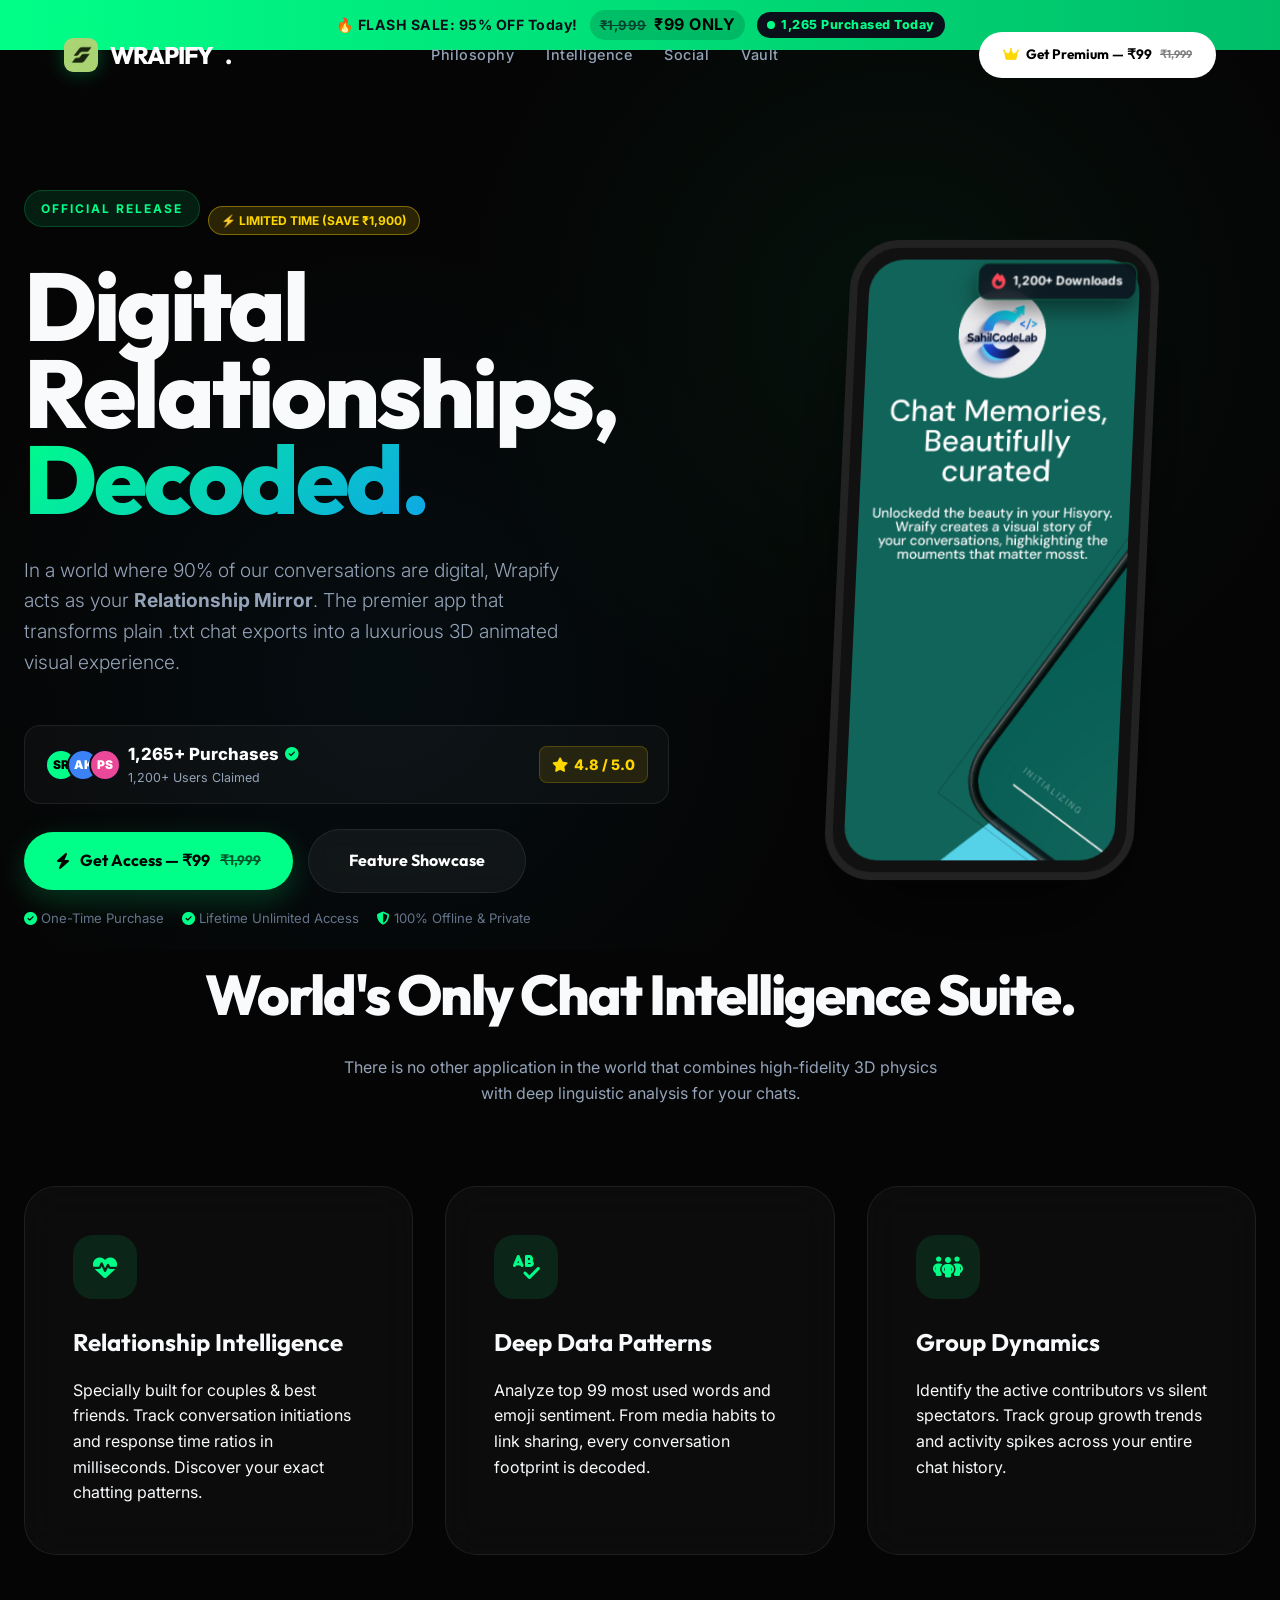
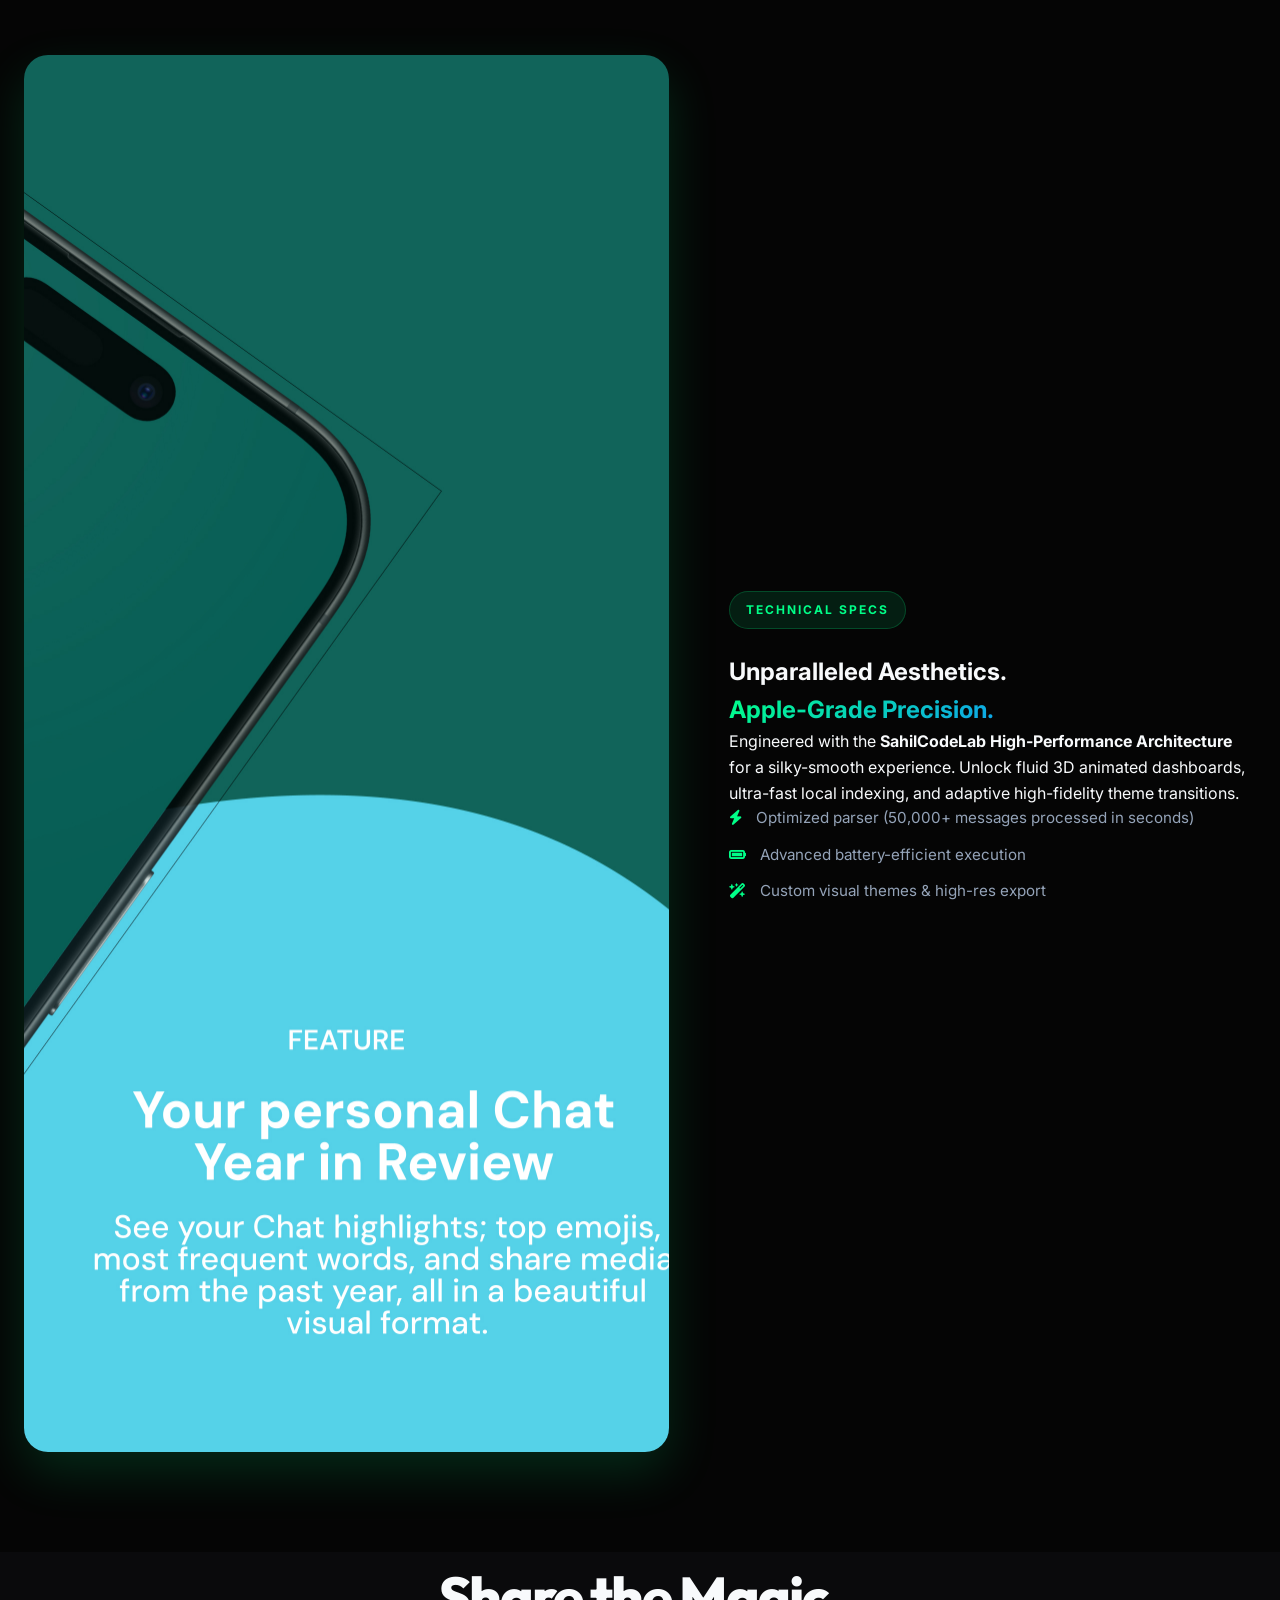
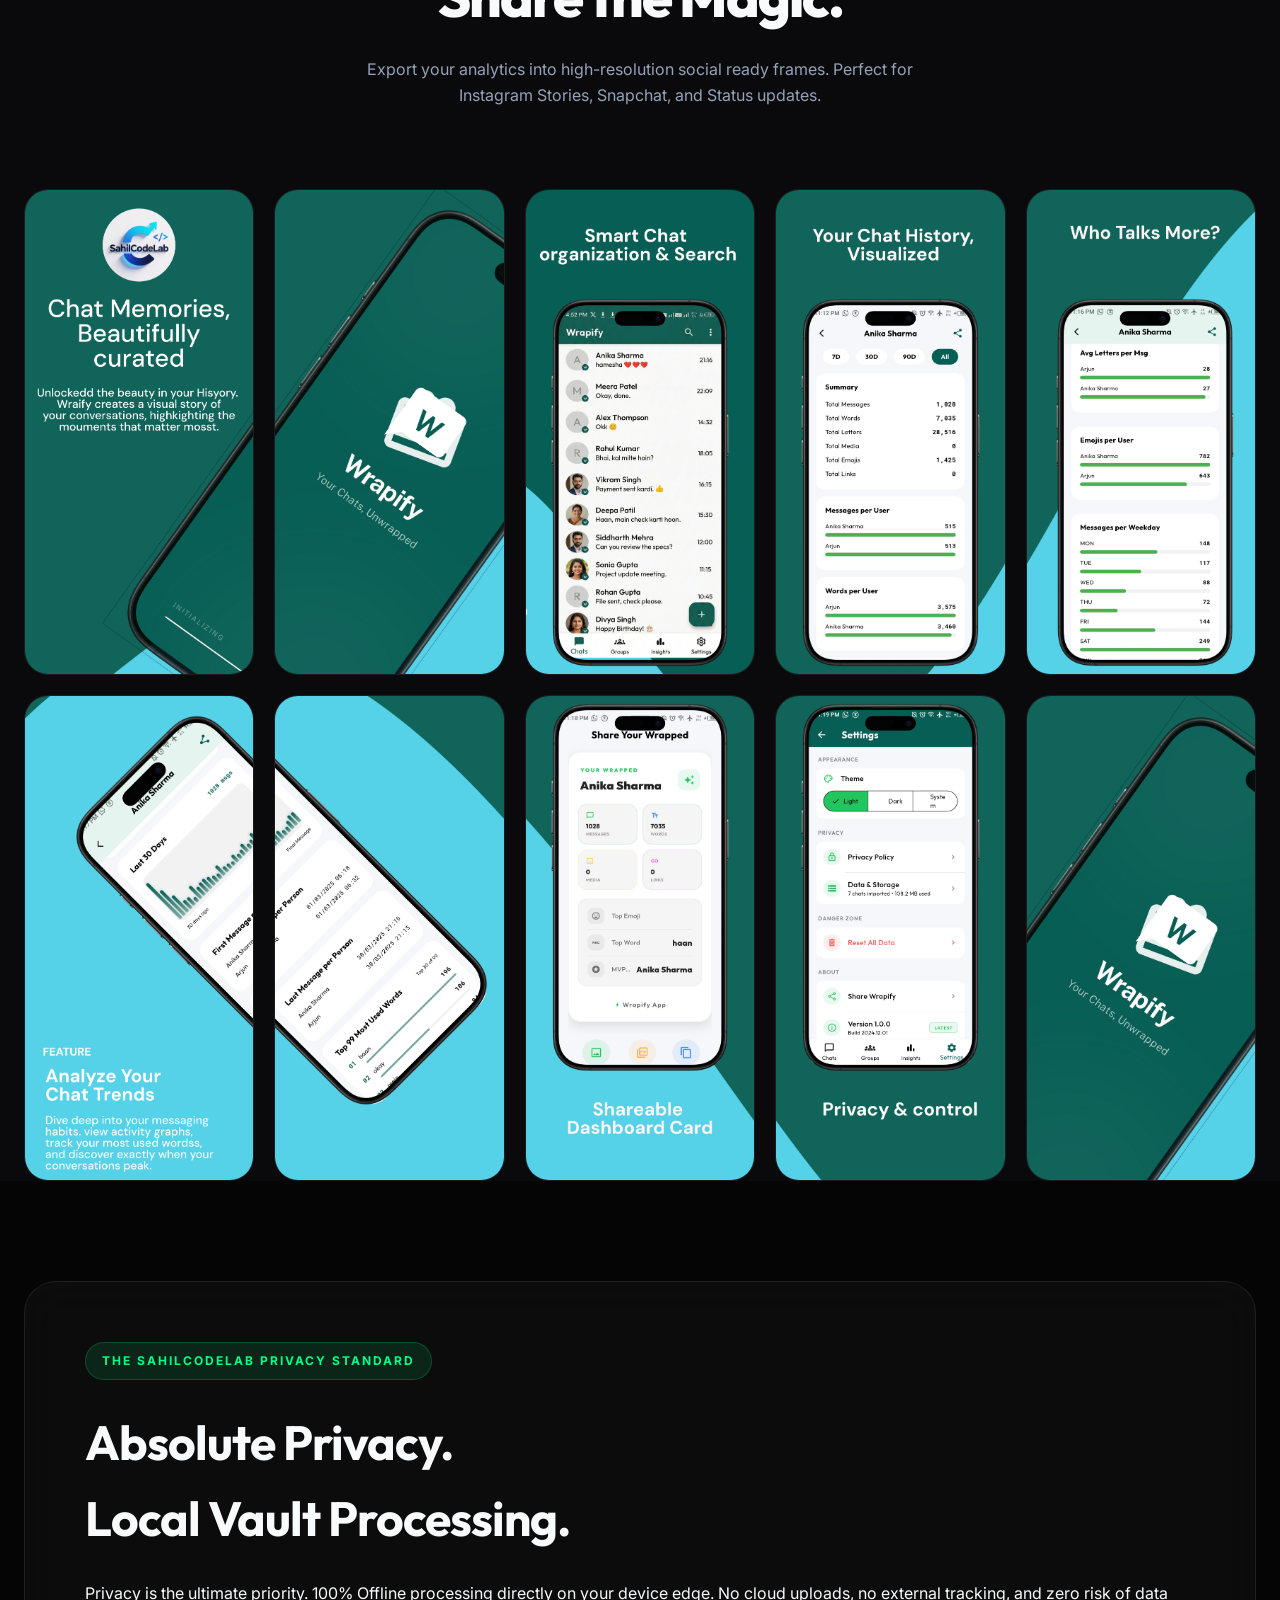
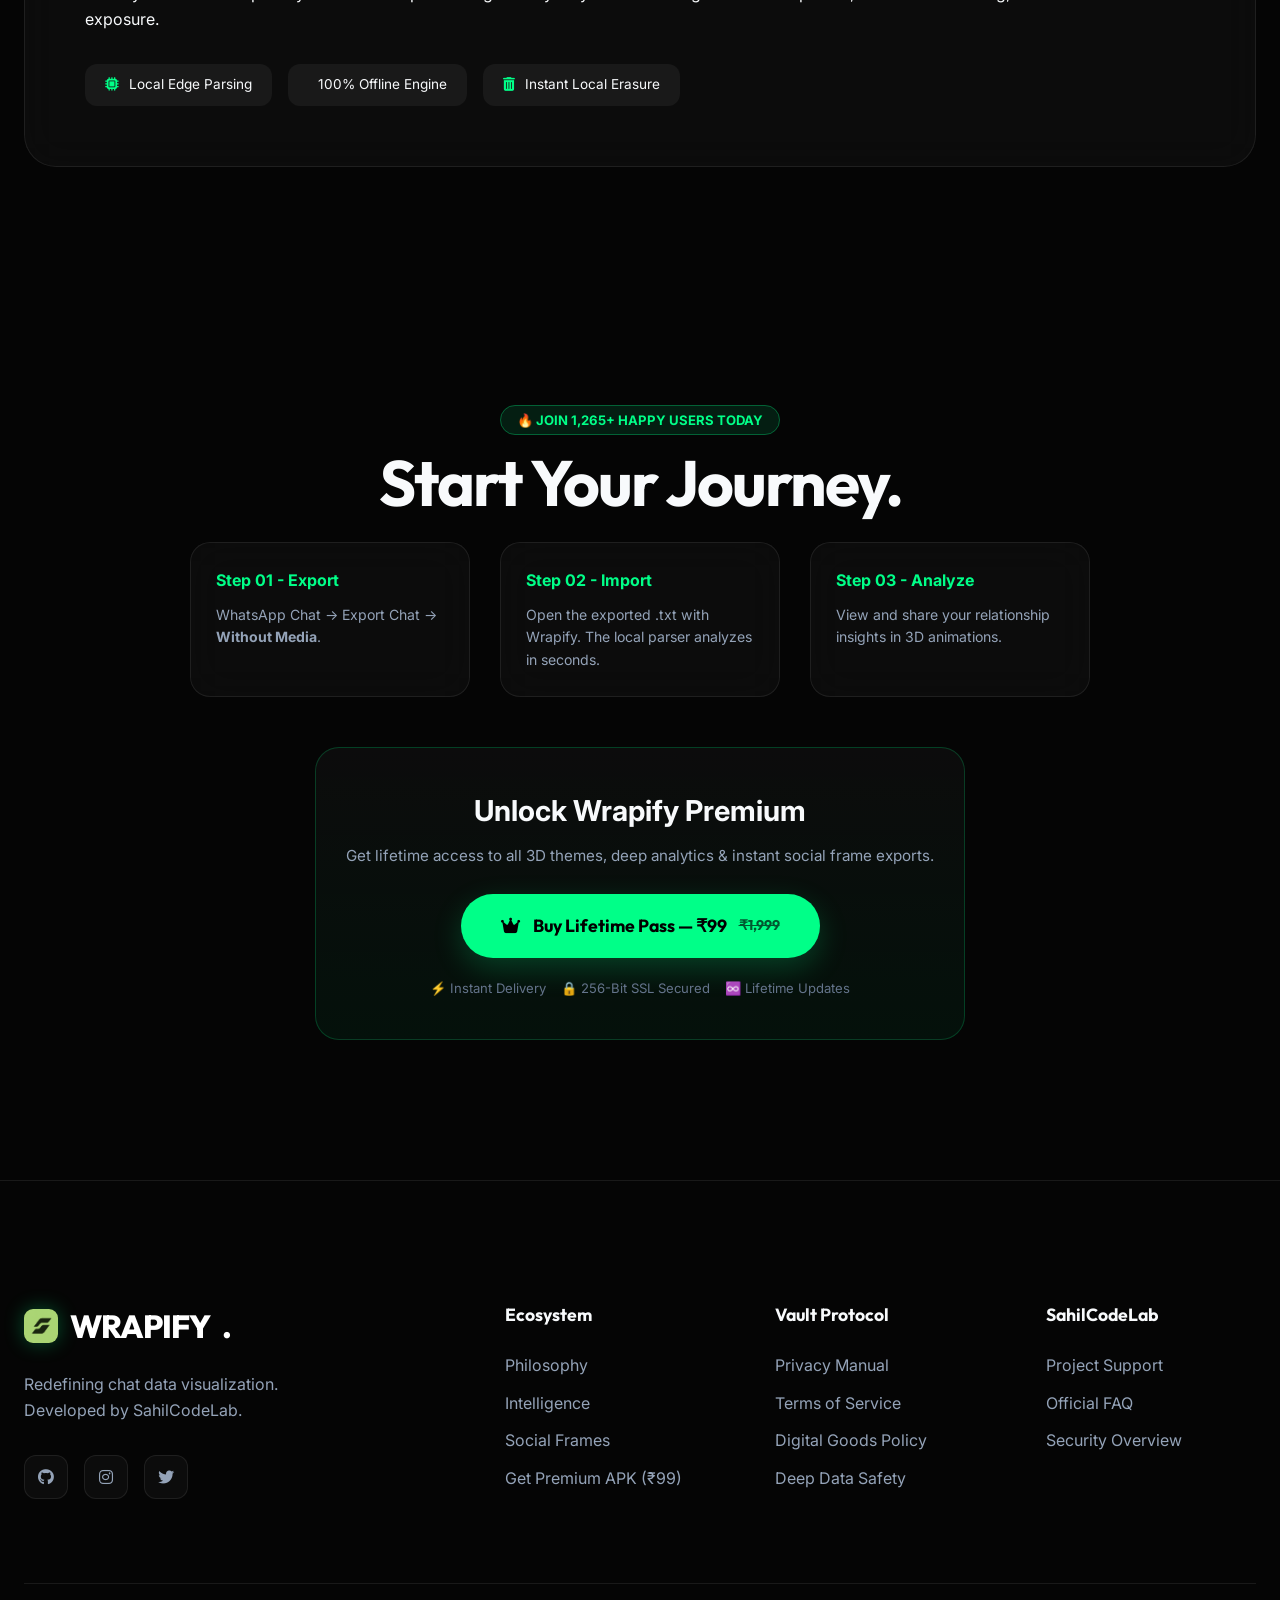
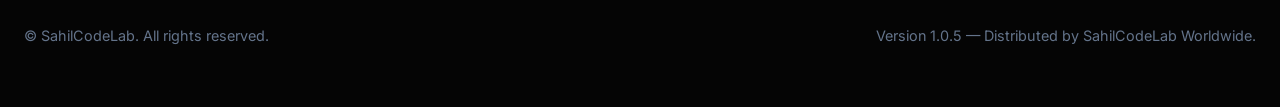
==== commit bdc94e0d: "Update index.html" ====
--- a/index.html
+++ b/index.html
@@ -61,7 +61,7 @@
       "aggregateRating": {
         "@type": "AggregateRating",
         "ratingValue": "4.8",
-        "ratingCount": "1250"
+        "ratingCount": "1265"
       },
       "offers": {
         "@type": "Offer",
@@ -78,6 +78,19 @@
 
 <body>
     <div style="overflow-x: hidden; width: 100%; position: relative;">
+
+        <!-- High-Converting Top Offer Banner -->
+        <div style="background: linear-gradient(90deg, #00ff88, #00bd68); color: #0b0f19; text-align: center; padding: 10px 15px; font-weight: 700; font-size: 0.88rem; letter-spacing: 0.5px; position: relative; z-index: 1000; display: flex; align-items: center; justify-content: center; gap: 12px; flex-wrap: wrap;">
+            <span>🔥 <strong>FLASH SALE:</strong> 95% OFF Today!</span>
+            <span style="background: rgba(0,0,0,0.15); padding: 2px 10px; border-radius: 20px; font-size: 0.82rem;">
+                <span style="text-decoration: line-through; opacity: 0.7;">₹1,999</span> 
+                <strong style="color: #000; font-size: 1rem; margin-left: 4px;">₹99 ONLY</strong>
+            </span>
+            <span style="background: #0b0f19; color: #00ff88; padding: 3px 10px; border-radius: 20px; font-size: 0.78rem; font-weight: 800; display: inline-flex; align-items: center; gap: 6px;">
+                <span style="height: 8px; width: 8px; background: #00ff88; border-radius: 50%; display: inline-block; animation: pulse 1.5s infinite;"></span>
+                1,265 Purchased Today
+            </span>
+        </div>
 
         <header id="header">
             <div class="nav-container">
@@ -93,7 +106,8 @@
                 </ul>
                 <a href="javascript:void(0)" class="btn-download buy-now" data-apk="app-release.apk">
                     <i class="fa-solid fa-crown" style="color: #ffd700;"></i>
-                    Get Premium — ₹99
+                    <span>Get Premium — ₹99</span>
+                    <span style="text-decoration: line-through; opacity: 0.5; font-size: 0.8em;">₹1,999</span>
                 </a>
             </div>
         </header>
@@ -103,24 +117,65 @@
             <section class="hero" id="philosophy">
                 <div class="container hero-grid">
                     <div class="hero-content" data-aos="fade-right">
-                        <span class="hero-tag">Official Release</span>
+                        <div style="display: flex; gap: 8px; align-items: center; margin-bottom: 12px; flex-wrap: wrap;">
+                            <span class="hero-tag">Official Release</span>
+                            <span style="background: rgba(255, 215, 0, 0.15); color: #ffd700; border: 1px solid rgba(255, 215, 0, 0.4); padding: 4px 12px; border-radius: 50px; font-size: 0.75rem; font-weight: 700; text-transform: uppercase;">
+                                ⚡ Limited Time (Save ₹1,900)
+                            </span>
+                        </div>
+
                         <h1>Digital Relationships, <br> <span class="text-gradient">Decoded.</span></h1>
                         <p>In a world where 90% of our conversations are digital, Wrapify acts as your
                             <strong>Relationship Mirror</strong>. The premier app that transforms plain .txt
                             chat exports into a luxurious 3D animated visual experience.
                         </p>
-                        <div class="hero-btns">
-                            <a href="javascript:void(0)" class="btn-premium btn-primary buy-now"
-                                data-apk="app-release.apk">Unlock Premium Access — ₹99</a>
+
+                        <!-- Live Social Proof & Purchase Stats Banner -->
+                        <div style="background: rgba(255, 255, 255, 0.03); border: 1px solid rgba(255, 255, 255, 0.08); border-radius: 16px; padding: 15px 20px; margin: 25px 0; display: flex; align-items: center; justify-content: space-between; gap: 15px; flex-wrap: wrap;">
+                            <div style="display: flex; align-items: center; gap: 12px;">
+                                <div style="display: flex; margin-right: -5px;">
+                                    <div style="width: 32px; height: 32px; border-radius: 50%; background: #00ff88; display: flex; align-items: center; justify-content: center; color: #000; font-weight: 900; font-size: 0.75rem; border: 2px solid #0b0f19;">SR</div>
+                                    <div style="width: 32px; height: 32px; border-radius: 50%; background: #3b82f6; display: flex; align-items: center; justify-content: center; color: #fff; font-weight: 900; font-size: 0.75rem; border: 2px solid #0b0f19; margin-left: -10px;">AK</div>
+                                    <div style="width: 32px; height: 32px; border-radius: 50%; background: #ec4899; display: flex; align-items: center; justify-content: center; color: #fff; font-weight: 900; font-size: 0.75rem; border: 2px solid #0b0f19; margin-left: -10px;">PS</div>
+                                </div>
+                                <div>
+                                    <div style="font-weight: 800; font-size: 1.05rem; color: #fff; display: flex; align-items: center; gap: 6px;">
+                                        <span>1,265+ Purchases</span>
+                                        <i class="fa-solid fa-circle-check" style="color: #00ff88; font-size: 0.85rem;"></i>
+                                    </div>
+                                    <div style="font-size: 0.78rem; color: #94a3b8;">1,200+ Users Claimed</div>
+                                </div>
+                            </div>
+                            <div style="display: flex; align-items: center; gap: 6px; background: rgba(255, 215, 0, 0.1); padding: 6px 12px; border-radius: 8px; border: 1px solid rgba(255, 215, 0, 0.2);">
+                                <i class="fa-solid fa-star" style="color: #ffd700; font-size: 0.9rem;"></i>
+                                <span style="font-weight: 800; color: #ffd700; font-size: 0.9rem;">4.8 / 5.0</span>
+                            </div>
+                        </div>
+
+                        <!-- CTA Section -->
+                        <div class="hero-btns" style="align-items: center; gap: 15px;">
+                            <a href="javascript:void(0)" class="btn-premium btn-primary buy-now" data-apk="app-release.apk" style="display: inline-flex; align-items: center; gap: 10px; padding: 16px 32px;">
+                                <i class="fa-solid fa-bolt" style="color: #000;"></i>
+                                <span>Get Access — ₹99</span>
+                                <span style="text-decoration: line-through; font-size: 0.85em; opacity: 0.65;">₹1,999</span>
+                            </a>
                             <a href="#intelligence" class="btn-premium btn-secondary">Feature Showcase</a>
                         </div>
-                        <p style="margin-top: 15px; font-size: 0.85rem; color: #64748b; font-weight: 400;">
-                            <i class="fa-solid fa-circle-check" style="color: var(--primary); margin-right: 5px;"></i>
-                            One-time purchase • Lifetime access • Instant activation
-                        </p>
-                    </div>
+                        
+                        <div style="margin-top: 15px; display: flex; gap: 18px; flex-wrap: wrap; font-size: 0.82rem; color: #64748b;">
+                            <span><i class="fa-solid fa-circle-check" style="color: var(--primary);"></i> One-Time Purchase</span>
+                            <span><i class="fa-solid fa-circle-check" style="color: var(--primary);"></i> Lifetime Unlimited Access</span>
+                            <span><i class="fa-solid fa-shield-halved" style="color: var(--primary);"></i> 100% Offline & Private</span>
+                        </div>
+                    </div>
+
                     <div class="hero-image" data-aos="zoom-in" data-aos-delay="200">
-                        <div class="mockup-container">
+                        <div class="mockup-container" style="position: relative;">
+                            <!-- Floating Badge over image -->
+                            <div style="position: absolute; top: 15px; right: 15px; background: rgba(11, 15, 25, 0.85); backdrop-filter: blur(10px); border: 1px solid rgba(0, 255, 136, 0.3); padding: 8px 14px; border-radius: 12px; z-index: 10; display: flex; align-items: center; gap: 8px; box-shadow: 0 10px 25px rgba(0,0,0,0.5);">
+                                <i class="fa-solid fa-fire" style="color: #ff4757;"></i>
+                                <span style="font-size: 0.78rem; font-weight: 700; color: #fff;">1,200+ Downloads</span>
+                            </div>
                             <img src="Slice 1.jpg"
                                 alt="Wrapify Hero Dashboard - Secure WhatsApp Chat Analytics Visualization">
                         </div>
@@ -243,31 +298,46 @@
                 </div>
             </section>
 
-            <!-- Final Onboarding CTA -->
-            <section style="padding: 160px 0; text-align: center;">
+            <!-- Final Onboarding CTA Section -->
+            <section style="padding: 140px 0; text-align: center;">
                 <div class="container" data-aos="fade-up">
-                    <h2 class="massive-heading">Start Your Journey.</h2>
-                    <div style="display: flex; gap: 40px; justify-content: center; flex-wrap: wrap; margin-bottom: 60px; text-align: left;">
-                        <div class="glass-card" style="padding: 30px; max-width: 300px; border-radius: 24px;">
-                            <h4 style="color: var(--primary); margin-bottom: 12px;">Step 01 - Export</h4>
-                            <p style="color: #94a3b8; font-size: 0.9rem;">WhatsApp Chat -> Export Chat ->
-                                <strong>Without Media</strong>.
-                            </p>
-                        </div>
-                        <div class="glass-card" style="padding: 30px; max-width: 300px; border-radius: 24px;">
-                            <h4 style="color: var(--primary); margin-bottom: 12px;">Step 02 - Import</h4>
-                            <p style="color: #94a3b8; font-size: 0.9rem;">Open the exported .txt with Wrapify. The local parser completes analysis in seconds.</p>
-                        </div>
-                        <div class="glass-card" style="padding: 30px; max-width: 300px; border-radius: 24px;">
-                            <h4 style="color: var(--primary); margin-bottom: 12px;">Step 03 - Analyze</h4>
-                            <p style="color: #94a3b8; font-size: 0.9rem;">View and share your digital relationship insights in beautiful 3D animations.</p>
-                        </div>
-                    </div>
-                    <a href="javascript:void(0)" class="btn-premium btn-primary btn-cta-massive buy-now"
-                        data-apk="app-release.apk">Get Lifetime Access — ₹99</a>
-                    <p style="margin-top: 20px; color: #64748b; font-size: 0.9rem;">
-                        One-time payment • Lifetime unlimited usage • Digital product (All sales final)
-                    </p>
+                    <span style="background: rgba(0, 255, 136, 0.1); color: #00ff88; border: 1px solid rgba(0, 255, 136, 0.3); padding: 6px 16px; border-radius: 50px; font-size: 0.82rem; font-weight: 700; text-transform: uppercase;">
+                        🔥 Join 1,265+ Happy Users Today
+                    </span>
+                    <h2 class="massive-heading" style="margin-top: 15px;">Start Your Journey.</h2>
+                    
+                    <div style="display: flex; gap: 30px; justify-content: center; flex-wrap: wrap; margin-bottom: 50px; text-align: left;">
+                        <div class="glass-card" style="padding: 25px; max-width: 280px; border-radius: 20px;">
+                            <h4 style="color: var(--primary); margin-bottom: 10px;">Step 01 - Export</h4>
+                            <p style="color: #94a3b8; font-size: 0.88rem;">WhatsApp Chat -> Export Chat -> <strong>Without Media</strong>.</p>
+                        </div>
+                        <div class="glass-card" style="padding: 25px; max-width: 280px; border-radius: 20px;">
+                            <h4 style="color: var(--primary); margin-bottom: 10px;">Step 02 - Import</h4>
+                            <p style="color: #94a3b8; font-size: 0.88rem;">Open the exported .txt with Wrapify. The local parser analyzes in seconds.</p>
+                        </div>
+                        <div class="glass-card" style="padding: 25px; max-width: 280px; border-radius: 20px;">
+                            <h4 style="color: var(--primary); margin-bottom: 10px;">Step 03 - Analyze</h4>
+                            <p style="color: #94a3b8; font-size: 0.88rem;">View and share your relationship insights in 3D animations.</p>
+                        </div>
+                    </div>
+
+                    <!-- Bottom Conversion Box -->
+                    <div style="background: linear-gradient(180deg, rgba(255,255,255,0.03) 0%, rgba(0,255,136,0.05) 100%); border: 1px solid rgba(0,255,136,0.2); border-radius: 24px; padding: 40px 20px; max-width: 650px; margin: 0 auto;">
+                        <h3 style="font-size: 1.8rem; margin-bottom: 10px;">Unlock Wrapify Premium</h3>
+                        <p style="color: #94a3b8; margin-bottom: 25px; font-size: 0.95rem;">Get lifetime access to all 3D themes, deep analytics & instant social frame exports.</p>
+                        
+                        <a href="javascript:void(0)" class="btn-premium btn-primary buy-now" data-apk="app-release.apk" style="display: inline-flex; align-items: center; gap: 12px; padding: 18px 40px; font-size: 1.1rem;">
+                            <i class="fa-solid fa-crown" style="color: #000;"></i>
+                            <span>Buy Lifetime Pass — ₹99</span>
+                            <span style="text-decoration: line-through; font-size: 0.8em; opacity: 0.65;">₹1,999</span>
+                        </a>
+
+                        <div style="margin-top: 20px; font-size: 0.82rem; color: #64748b; display: flex; justify-content: center; gap: 15px; flex-wrap: wrap;">
+                            <span>⚡ Instant Delivery</span>
+                            <span>🔒 256-Bit SSL Secured</span>
+                            <span>♾️ Lifetime Updates</span>
+                        </div>
+                    </div>
                 </div>
             </section>
         </main>
